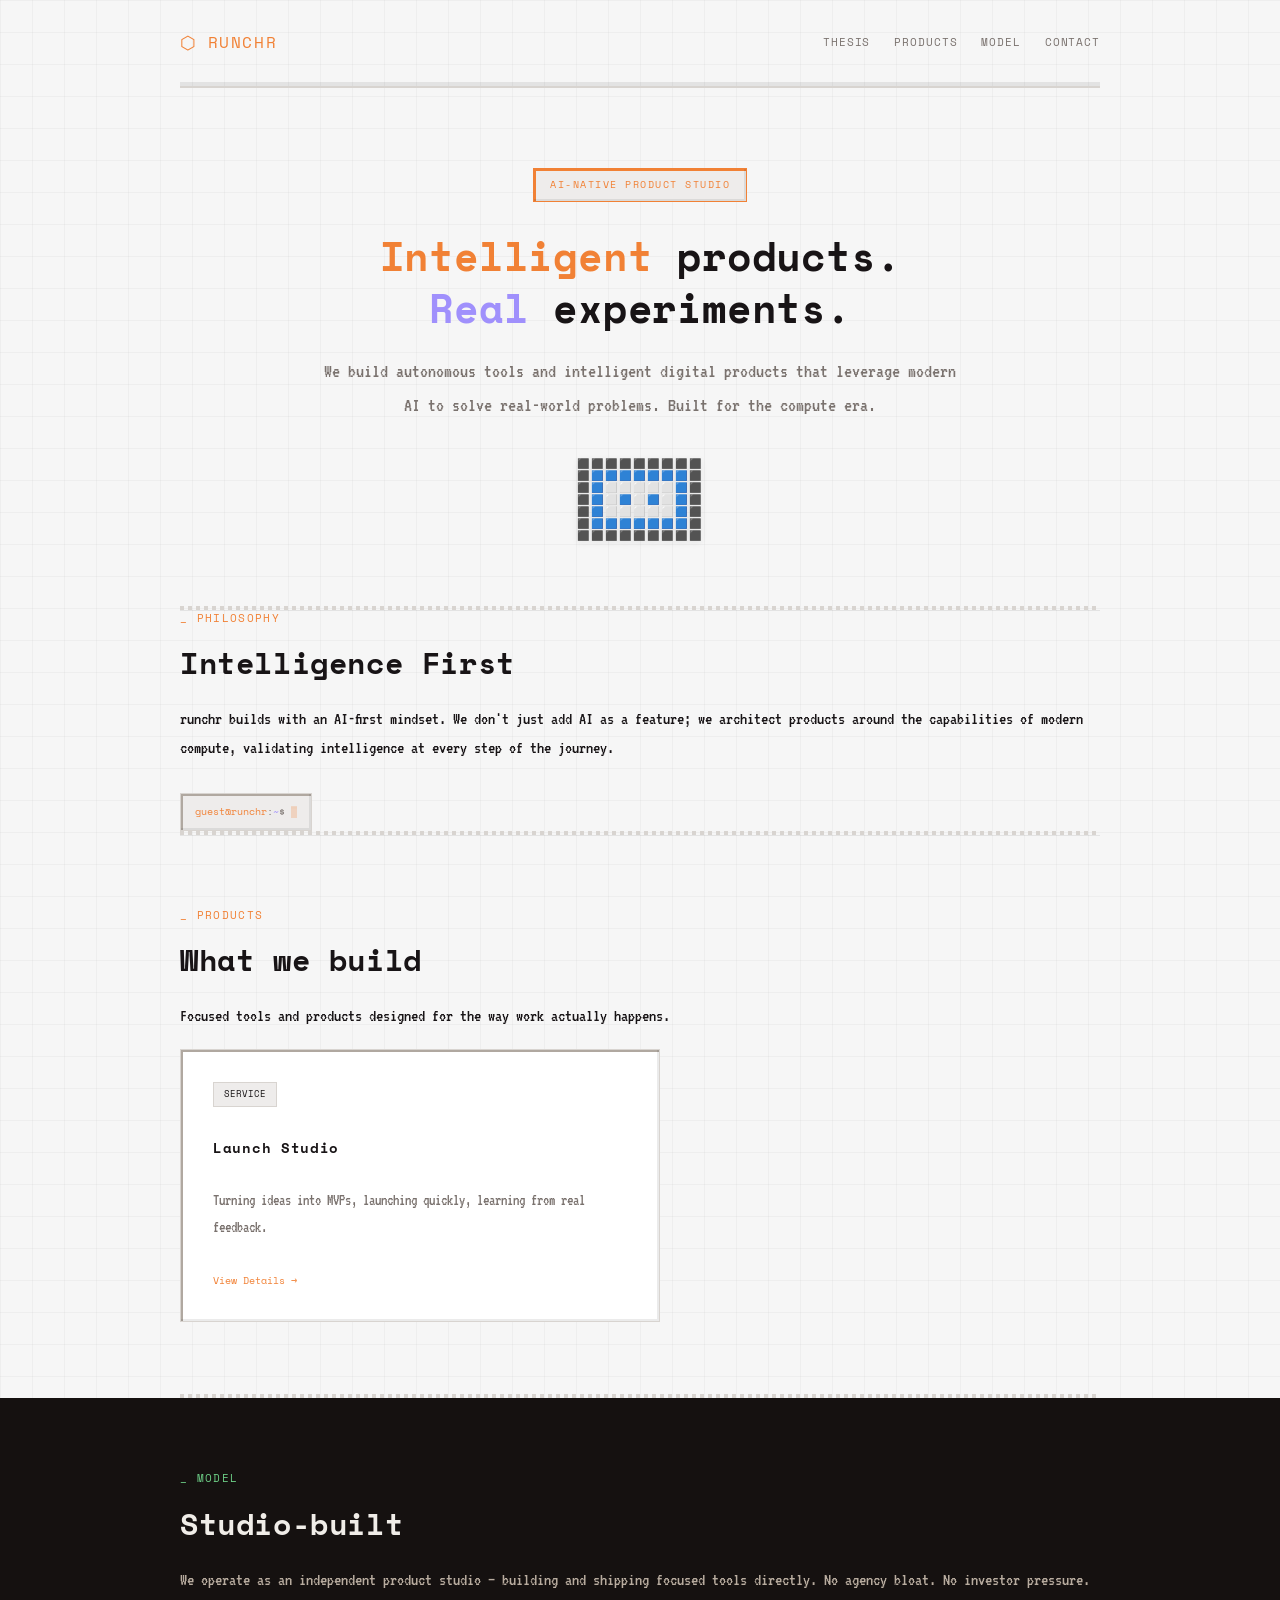
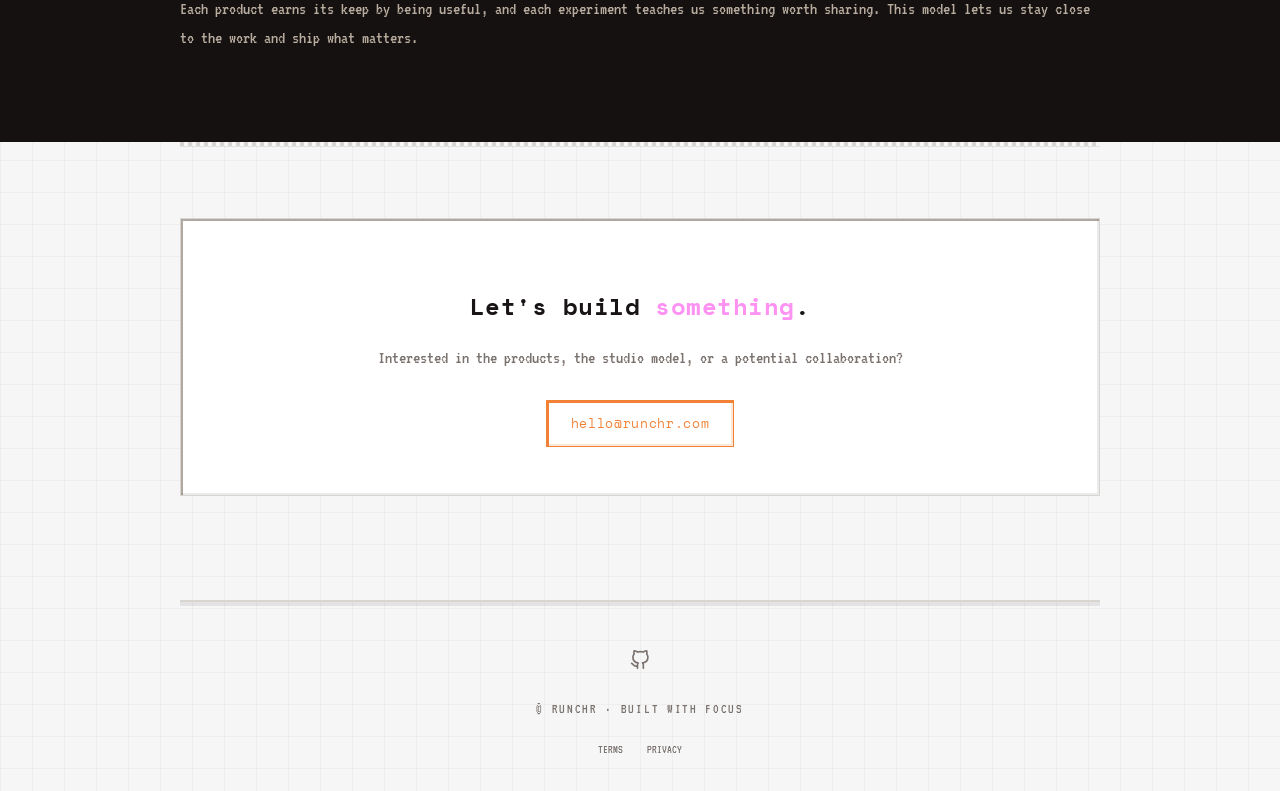
==== index.html @ ddbb701c "Apply Dribbble reference color palette: light theme with orange accents - Switch from dark theme to " ====
<!DOCTYPE html>
<html lang="en">
<head>
<meta charset="UTF-8">
<meta name="viewport" content="width=device-width,initial-scale=1">
<title>🙂↗ runchr</title>
<meta name="description" content="runchr is an independent product studio building focused tools, products, and experiments.">
<link rel="icon" type="image/svg+xml" href="assets/favicon.svg">
<link rel="stylesheet" href="assets/style.css">
</head>
<body>
<div class="wrap">

<header class="site-header">
<a class="logo" href="index.html">
<span class="logo-mark">⬡</span>
<span>RUNCHR</span>
</a>
<nav class="nav">
<a href="#thesis">THESIS</a>
<a href="#products">PRODUCTS</a>
<a href="#model">MODEL</a>
<a href="#contact">CONTACT</a>
</nav>
</header>

<main>
<section class="hero">
<div class="hero-badge pixel-border">AI-NATIVE PRODUCT STUDIO</div>
<h1>
<span class="highlight-accent">Intelligent</span> products.<br>
<span class="highlight-accent-alt">Real</span> experiments.
</h1>
<p class="hero-copy">We build autonomous tools and intelligent digital products that leverage modern AI to solve real-world problems. Built for the compute era.</p>
<div class="hero-pixel-art">
⬛⬛⬛⬛⬛⬛⬛⬛⬛<br>
⬛🟦🟦🟦🟦🟦🟦🟦⬛<br>
⬛🟦⬜⬜⬜⬜⬜🟦⬛<br>
⬛🟦⬜<span class="eye">🟦</span>⬜🟦⬜<span class="eye">🟦</span>⬛<br>
⬛🟦⬜⬜⬜⬜⬜🟦⬛<br>
⬛🟦🟦🟦🟦🟦🟦🟦⬛<br>
⬛⬛⬛⬛⬛⬛⬛⬛⬛
</div>
</section>

<div class="pixel-divider"></div>

<section class="philosophy" id="thesis">
<div class="section-label">_ PHILOSOPHY</div>
<h2 class="section-title">Intelligence First</h2>
<p>runchr builds with an AI-first mindset. We don't just add AI as a feature; we architect products around the capabilities of modern compute, validating intelligence at every step of the journey.</p>
<div class="cmd-prompt pixel-border">
<span style="color:var(--accent)">guest@runchr</span>:<span style="color:var(--accent-alt)">~</span>$ <span class="cursor-blink">▒</span>
</div>
</section>

<div class="pixel-divider"></div>

<section class="products" id="products">
<div class="section-label">_ PRODUCTS</div>
<h2 class="section-title">What we build</h2>
<p>Focused tools and products designed for the way work actually happens.</p>
<div class="card pixel-border" style="max-width:480px;">
<div class="badge">SERVICE</div>
<h3>Launch Studio</h3>
<p>Turning ideas into MVPs, launching quickly, learning from real feedback.</p>
<a class="card-link" href="services/launch-studio/index.html">View Details →</a>
</div>
</section>

<div class="pixel-divider"></div>

<section class="model-section" id="model">
<div class="wrap">
<div class="section-label">_ MODEL</div>
<h2 class="section-title">Studio-built</h2>
<p>We operate as an independent product studio — building and shipping focused tools directly. No agency bloat. No investor pressure. Each product earns its keep by being useful, and each experiment teaches us something worth sharing. This model lets us stay close to the work and ship what matters.</p>
</div>
</section>

<div class="pixel-divider"></div>

<section class="contact-section" id="contact">
<div class="contact-card pixel-border">
<h2>Let's build <span style="color:var(--magenta)">something</span>.</h2>
<p>Interested in the products, the studio model, or a potential collaboration?</p>
<a class="contact-email pixel-border-accent" href="mailto:hello@runchr.com">hello@runchr.com</a>
</div>
</section>
</main>

<footer class="site-footer">
<div class="footer-links">
<a href="https://github.com/runchr-works" target="_blank" rel="noopener" aria-label="GitHub">
<svg width="20" height="20" viewBox="0 0 24 24" fill="none" stroke="currentColor" stroke-width="2" stroke-linecap="round" stroke-linejoin="round"><path d="M9 19c-5 1.5-5-2.5-7-3m14 6v-3.87a3.37 3.37 0 0 0-.94-2.61c3.14-.35 6.44-1.54 6.44-7A5.44 5.44 0 0 0 20 4.77 5.07 5.07 0 0 0 19.91 1S18.73.65 16 2.48a13.38 13.38 0 0 0-7 0C6.27.65 5.09 1 5.09 1A5.07 5.07 0 0 0 5 4.77a5.44 5.44 0 0 0-1.5 3.78c0 5.42 3.3 6.61 6.44 7A3.37 3.37 0 0 0 9 18.13V22"></path></svg>
</a>
</div>
<div class="footer-meta">&copy; RUNCHR &middot; BUILT WITH FOCUS</div>
<div class="footer-legal">
<a href="terms/index.html">TERMS</a>
<a href="privacy/index.html">PRIVACY</a>
</div>
</footer>

</div>
</body>
</html>
---- assets/style.css ----
@import url("https://fonts.googleapis.com/css2?family=Space+Mono:wght@400;700&family=VT323&display=swap");

:root {
  --bg:        #F6F6F6;
  --bg-panel:  #EEECEB;
  --bg-card:   #FFFFFF;
  --border:    #D8D4D0;
  --border-hi: #B0A8A0;
  --text:      #181416;
  --text-dim:  #7A726E;
  --accent:    #F18135;
  --accent-alt:#A090FC;
  --accent-warm:#F6D913;
  --cyan:      #91FDFD;
  --magenta:   #FD92F3;
  --yellow:    #F6D913;
  --green:     #6DCE86;
  --shadow:    rgba(0,0,0,0.06);
  --shadow-lg: rgba(0,0,0,0.08);
  --max:       960px;
}

* { box-sizing: border-box; }

html, body { margin: 0; padding: 0; overflow-x: hidden; }

html { scroll-behavior: smooth; -webkit-font-smoothing: antialiased; }

body {
  color: var(--text);
  font-family: 'VT323', monospace; font-size: 18px; line-height: 1.6;
  min-height: 100vh;
  background: var(--bg);
  background-image:
    linear-gradient(rgba(0,0,0,0.03) 1px, transparent 1px),
    linear-gradient(90deg, rgba(0,0,0,0.03) 1px, transparent 1px);
  background-size: 32px 32px;
}

a { color: inherit; text-decoration: none; transition: 0.15s ease; }

.wrap {
  max-width: var(--max); margin: 0 auto; padding: 0 20px;
  position: relative; z-index: 1;
}

.pixel-border {
  border: 1px solid var(--border);
  box-shadow:
    inset -2px -2px 0 0 var(--shadow-lg),
    inset 2px 2px 0 0 var(--border-hi);
  background: var(--bg-card);
}

.pixel-border-accent {
  border: 1px solid var(--accent);
  box-shadow:
    inset -2px -2px 0 0 rgba(241,129,53,0.2),
    inset 2px 2px 0 0 var(--accent);
  background: var(--bg-card);
}

.pixel-divider {
  height: 4px; margin: 0;
  background: repeating-linear-gradient(
    90deg, var(--border) 0px, var(--border) 4px,
    transparent 4px, transparent 8px
  );
  box-shadow: 0 1px 0 0 var(--shadow-lg);
}

.section-label {
  font-family: 'Space Mono', monospace;
  font-size: 11px; letter-spacing: 0.12em; text-transform: uppercase;
  color: var(--accent); margin-bottom: 12px;
}

.section-title {
  font-family: 'Space Mono', monospace;
  font-size: clamp(20px, 3vw, 30px); margin: 0 0 14px;
  letter-spacing: 0.02em; font-weight: 700;
}

.site-header {
  display: flex; align-items: center; justify-content: space-between;
  padding: 28px 0; border-bottom: 2px solid var(--border);
  box-shadow: inset 0 -4px 0 0 var(--shadow-lg);
}

.logo {
  display: flex; align-items: center; gap: 10px;
  font-family: 'Space Mono', monospace; font-size: 16px;
  color: var(--accent); letter-spacing: 0.1em;
}

.logo-mark {
  font-size: 18px; display: inline-flex; align-items: center;
}

.nav { display: flex; gap: 24px; }

.nav a {
  font-family: 'Space Mono', monospace; font-size: 11px;
  color: var(--text-dim); padding: 6px 0; letter-spacing: 0.08em;
  position: relative;
}

.nav a::after {
  content: ''; position: absolute; bottom: -2px; left: 0; right: 0;
  height: 2px; background: var(--accent);
  transform: scaleX(0); transition: transform 0.2s ease;
  transform-origin: left;
}

.nav a:hover { color: var(--accent); }

.nav a:hover::after { transform: scaleX(1); }

.hero { padding: 80px 0 64px; text-align: center; position: relative; }

.hero-badge {
  display: inline-block; font-family: 'Space Mono', monospace;
  font-size: 10px; color: var(--accent); padding: 8px 16px;
  margin-bottom: 28px; letter-spacing: 0.15em;
  background: var(--bg-panel);
  box-shadow:
    inset -2px -2px 0 0 var(--shadow-lg),
    inset 2px 2px 0 0 var(--accent);
  border: 1px solid var(--accent);
}

.hero h1 {
  font-family: 'Space Mono', monospace; font-weight: 700;
  font-size: clamp(24px, 4.5vw, 40px); line-height: 1.3;
  margin: 0 0 20px; letter-spacing: 0.02em;
}

.hero h1 .highlight-accent { color: var(--accent); }

.hero h1 .highlight-accent-alt { color: var(--accent-alt); }

.hero-copy {
  max-width: 640px; margin: 0 auto; font-size: 20px;
  color: var(--text-dim); line-height: 1.7;
}

.hero-pixel-art {
  font-size: 10px; line-height: 1.2; letter-spacing: 2px; margin-top: 36px;
  opacity: 0.9; filter: drop-shadow(0 2px 4px var(--shadow-lg));
  animation: float 3s ease-in-out infinite;
}

.hero-pixel-art .eye {
  display: inline-block;
  animation: eye-blink 4s ease-in-out infinite;
}

@keyframes float {
  0%, 100% { transform: translateY(0); }
  50% { transform: translateY(-8px); }
}

@keyframes eye-blink {
  0%, 45%, 55%, 100% { opacity: 1; }
  48%, 52% { opacity: 0.15; }
}

.cmd-prompt {
  font-family: 'Space Mono', monospace; font-size: 10px;
  color: var(--text-dim); margin-top: 12px; padding: 10px 14px;
  background: var(--bg-panel); display: inline-block;
  border: 1px solid var(--border);
  box-shadow:
    inset -2px -2px 0 0 var(--shadow-lg),
    inset 2px 2px 0 0 var(--border-hi);
}

.cmd-prompt .cursor-blink {
  animation: blink 1s step-end infinite; color: var(--accent);
}

@keyframes blink {
  0%, 100% { opacity: 1; }
  50% { opacity: 0.3; }
}

.products { padding: 72px 0; }

.card {
  padding: 32px; min-height: 160px;
  display: flex; flex-direction: column; position: relative;
  overflow: hidden; transition: 0.2s;
  background: var(--bg-card);
  border: 1px solid var(--border);
  box-shadow:
    inset -2px -2px 0 0 var(--shadow-lg),
    inset 2px 2px 0 0 var(--border-hi);
}

.card:hover {
  border-color: var(--accent);
  box-shadow:
    inset -2px -2px 0 0 rgba(241,129,53,0.15),
    inset 2px 2px 0 0 var(--accent);
}

.card .badge {
  font-family: 'Space Mono', monospace; font-size: 9px;
  padding: 4px 10px; background: var(--bg-panel);
  display: inline-block; margin-bottom: 16px; align-self: flex-start;
  border: 1px solid var(--border);
}

.card h3 {
  font-family: 'Space Mono', monospace; font-size: 14px;
  margin-bottom: 12px; letter-spacing: 0.05em; font-weight: 700;
}

.card p { font-size: 16px; color: var(--text-dim); line-height: 1.7; }

.card ul { list-style: none; padding: 0; margin: 0; }

.card ul li { font-size: 16px; color: var(--text-dim); padding: 4px 0; }

.card ul li::before { content: '▸ '; color: var(--accent); }

.card .card-link {
  font-family: 'Space Mono', monospace; font-size: 10px; color: var(--accent);
  margin-top: auto; padding-top: 16px; display: inline-block; align-self: flex-start;
  position: relative;
}

.card .card-link::after {
  content: ''; position: absolute; bottom: 0; left: 0; right: 0;
  height: 1px; background: var(--accent);
  transform: scaleX(0); transition: transform 0.2s ease;
  transform-origin: left;
}

.card .card-link:hover { color: var(--accent-alt); }

.card .card-link:hover::after {
  transform: scaleX(1); background: var(--accent-alt);
}

.card.featured {
  border-color: var(--accent);
  box-shadow:
    inset -2px -2px 0 0 rgba(241,129,53,0.15),
    inset 2px 2px 0 0 var(--accent);
}

.model-section {
  padding: 72px 0;
  background: #151110;
  color: #F0EDE8;
  width: 100vw;
  margin-left: calc(-50vw + 50%);
}

.model-section .section-label { color: var(--green); }

.model-section .section-title { color: #F0EDE8; }

.model-section p { color: #B8AC9F; }

.contact-section { padding: 72px 0; }

.contact-card { text-align: center; padding: 48px 32px; }

.contact-card h2 {
  font-family: 'Space Mono', monospace; font-weight: 700;
  font-size: clamp(16px, 2.5vw, 24px); margin-bottom: 16px;
  letter-spacing: 0.02em;
}

.contact-card p { font-size: 18px; color: var(--text-dim); margin-bottom: 28px; }

.contact-email {
  font-family: 'Space Mono', monospace; font-size: 13px;
  color: var(--accent); display: inline-block; padding: 12px 24px;
  letter-spacing: 0.05em;
  box-shadow:
    inset -2px -2px 0 0 rgba(241,129,53,0.2),
    inset 2px 2px 0 0 var(--accent);
  border: 1px solid var(--accent);
  background: var(--bg-card);
}

.contact-email:hover { color: var(--accent-alt); border-color: var(--accent-alt); }

.site-footer {
  padding: 48px 0 32px; border-top: 2px solid var(--border);
  display: flex; flex-direction: column; align-items: center;
  gap: 20px; font-size: 14px; color: var(--text-dim); margin-top: 32px;
  box-shadow: inset 0 4px 0 0 var(--shadow-lg);
}

.footer-links { display: flex; gap: 24px; }

.footer-links a { color: var(--text-dim); transition: 0.2s; }

.footer-links a:hover { color: var(--accent); }

.footer-meta { letter-spacing: 0.12em; }

.footer-legal { display: flex; gap: 24px; }

.footer-legal a { color: var(--text-dim); font-size: 12px; }

.footer-legal a:hover { color: var(--accent); }

@media (max-width: 700px) {
  .site-header { flex-direction: column; gap: 16px; }
  .hero h1 { font-size: 20px; }
  .logo { font-size: 13px; }
  .nav a { font-size: 9px; padding: 4px 0; }
  .hero-pixel-art { opacity: 0.7; }
  .model-section { padding-left: 20px; padding-right: 20px; }
}

@media (prefers-reduced-motion: reduce) {
  .hero-pixel-art, .hero-pixel-art .eye { animation: none; }
}
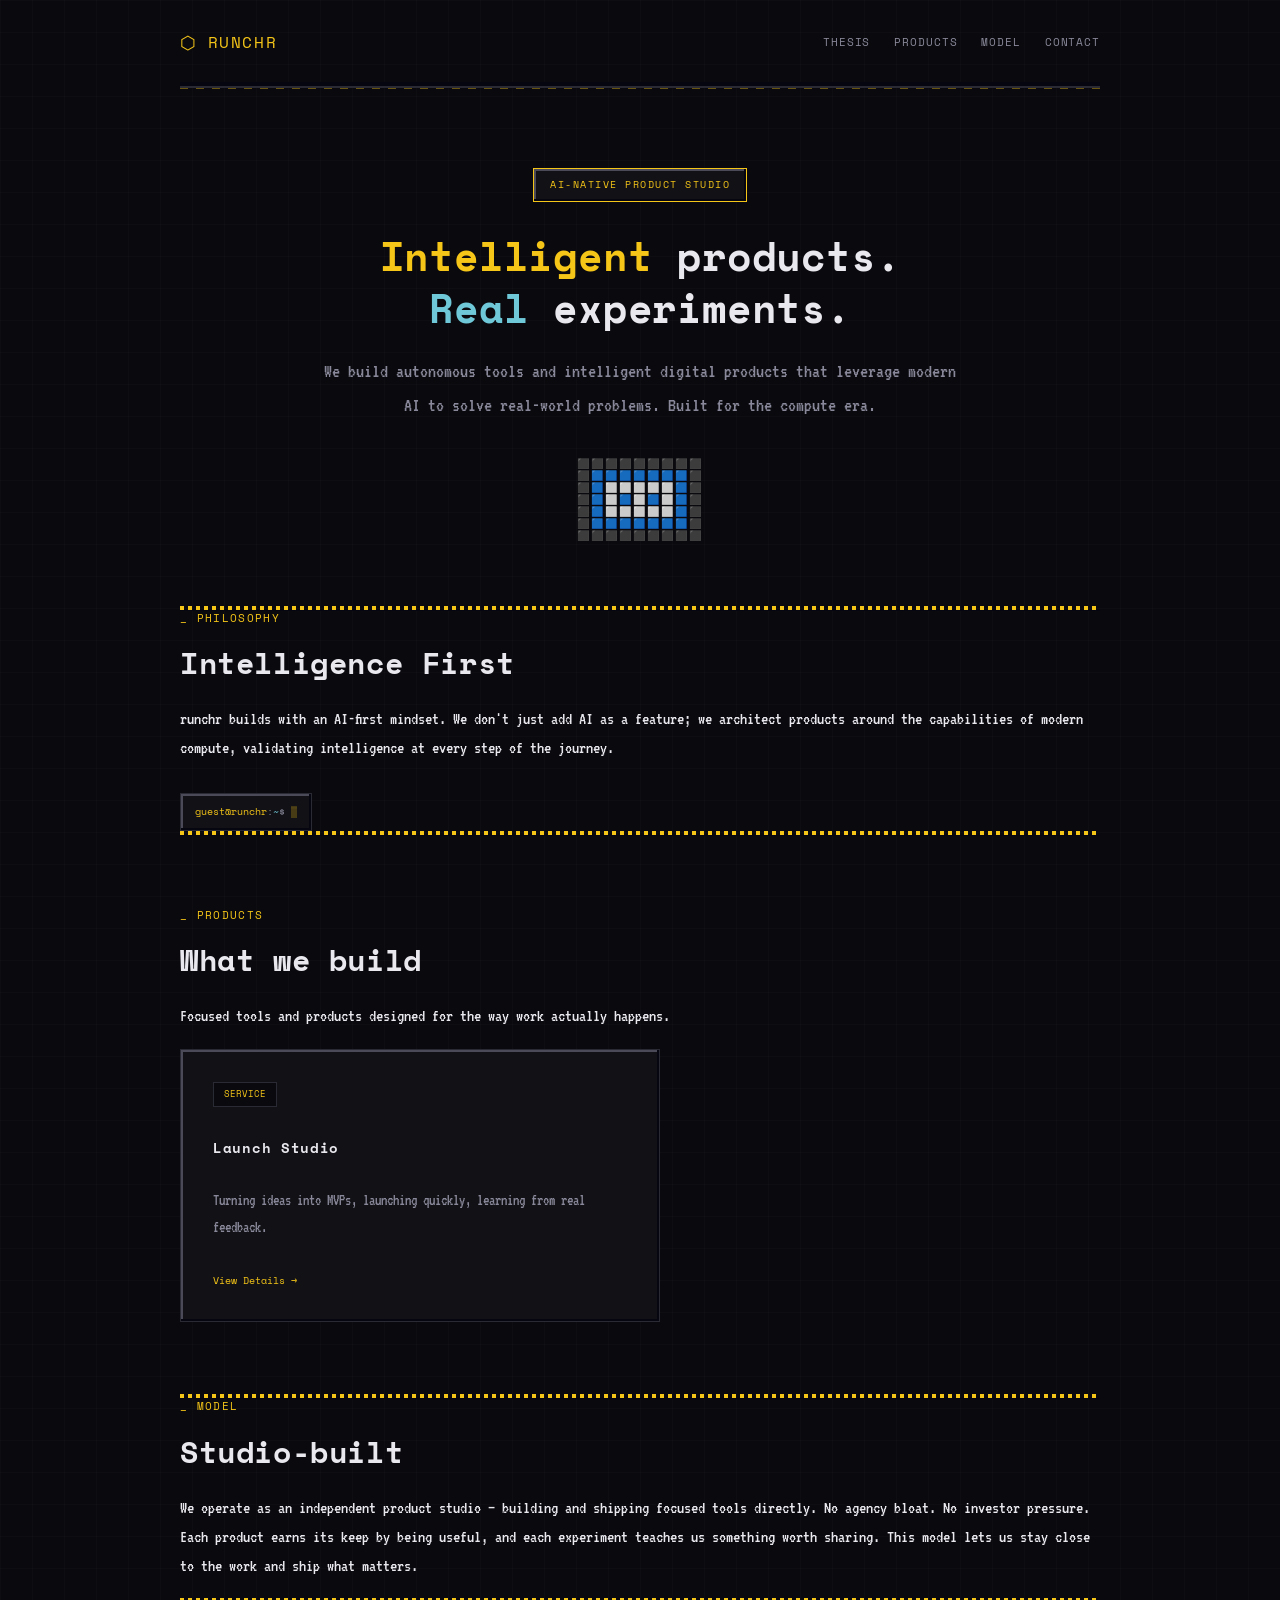
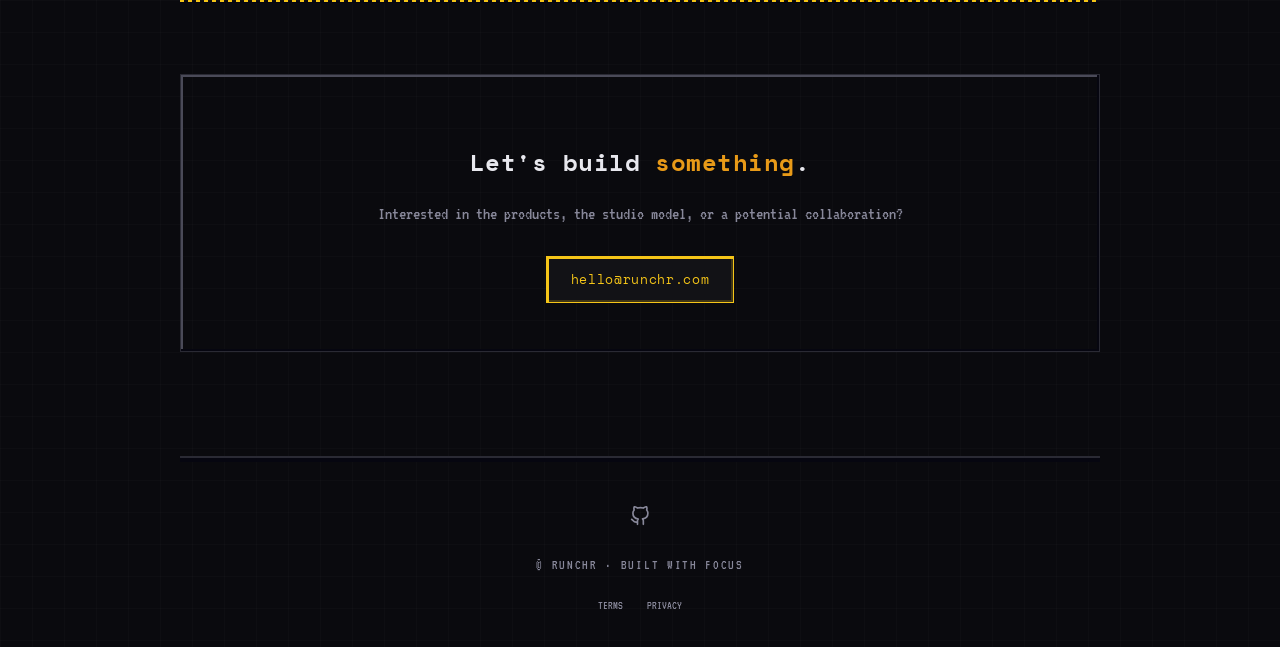
==== commit c51c2e43: "TBD-inspired redesign: dark theme with flat yellow accents - Black background (#0A0A0E) + flat yello" ====
--- a/index.html
+++ b/index.html
@@ -71,11 +71,9 @@
 <div class="pixel-divider"></div>
 
 <section class="model-section" id="model">
-<div class="wrap">
 <div class="section-label">_ MODEL</div>
 <h2 class="section-title">Studio-built</h2>
 <p>We operate as an independent product studio — building and shipping focused tools directly. No agency bloat. No investor pressure. Each product earns its keep by being useful, and each experiment teaches us something worth sharing. This model lets us stay close to the work and ship what matters.</p>
-</div>
 </section>
 
 <div class="pixel-divider"></div>
--- a/assets/style.css
+++ b/assets/style.css
@@ -1,22 +1,21 @@
 @import url("https://fonts.googleapis.com/css2?family=Space+Mono:wght@400;700&family=VT323&display=swap");
 
 :root {
-  --bg:        #F6F6F6;
-  --bg-panel:  #EEECEB;
-  --bg-card:   #FFFFFF;
-  --border:    #D8D4D0;
-  --border-hi: #B0A8A0;
-  --text:      #181416;
-  --text-dim:  #7A726E;
-  --accent:    #F18135;
-  --accent-alt:#A090FC;
-  --accent-warm:#F6D913;
-  --cyan:      #91FDFD;
-  --magenta:   #FD92F3;
-  --yellow:    #F6D913;
+  --bg:        #0A0A0E;
+  --bg-panel:  #121216;
+  --bg-card:   #1A1A22;
+  --border:    #2A2A34;
+  --border-hi: #4A4A58;
+  --text:      #E8E8EE;
+  --text-dim:  #88889A;
+  --accent:    #F5C518;
+  --accent-alt:#6FC8D8;
+  --accent-warm:#E89A18;
+  --cyan:      #6FC8D8;
+  --magenta:   #E89A18;
+  --yellow:    #F5C518;
   --green:     #6DCE86;
-  --shadow:    rgba(0,0,0,0.06);
-  --shadow-lg: rgba(0,0,0,0.08);
+  --shadow:    #060610;
   --max:       960px;
 }
 
@@ -32,8 +31,8 @@
   min-height: 100vh;
   background: var(--bg);
   background-image:
-    linear-gradient(rgba(0,0,0,0.03) 1px, transparent 1px),
-    linear-gradient(90deg, rgba(0,0,0,0.03) 1px, transparent 1px);
+    linear-gradient(rgba(255,255,255,0.015) 1px, transparent 1px),
+    linear-gradient(90deg, rgba(255,255,255,0.015) 1px, transparent 1px);
   background-size: 32px 32px;
 }
 
@@ -47,26 +46,24 @@
 .pixel-border {
   border: 1px solid var(--border);
   box-shadow:
-    inset -2px -2px 0 0 var(--shadow-lg),
+    inset -2px -2px 0 0 var(--shadow),
     inset 2px 2px 0 0 var(--border-hi);
-  background: var(--bg-card);
 }
 
 .pixel-border-accent {
   border: 1px solid var(--accent);
   box-shadow:
-    inset -2px -2px 0 0 rgba(241,129,53,0.2),
+    inset -2px -2px 0 0 rgba(245,197,24,0.2),
     inset 2px 2px 0 0 var(--accent);
-  background: var(--bg-card);
 }
 
 .pixel-divider {
   height: 4px; margin: 0;
   background: repeating-linear-gradient(
-    90deg, var(--border) 0px, var(--border) 4px,
+    90deg, var(--accent) 0px, var(--accent) 4px,
     transparent 4px, transparent 8px
   );
-  box-shadow: 0 1px 0 0 var(--shadow-lg);
+  box-shadow: 0 1px 0 0 var(--shadow);
 }
 
 .section-label {
@@ -84,7 +81,7 @@
 .site-header {
   display: flex; align-items: center; justify-content: space-between;
   padding: 28px 0; border-bottom: 2px solid var(--border);
-  box-shadow: inset 0 -4px 0 0 var(--shadow-lg);
+  box-shadow: inset 0 -4px 0 0 var(--shadow);
 }
 
 .logo {
@@ -116,16 +113,24 @@
 
 .nav a:hover::after { transform: scaleX(1); }
 
-.hero { padding: 80px 0 64px; text-align: center; position: relative; }
+.hero {
+  padding: 80px 0 64px; text-align: center; position: relative;
+}
+
+.hero::after {
+  content: ''; position: absolute; top: 0; left: 0; right: 0;
+  height: 1px; background: repeating-linear-gradient(
+    90deg, var(--accent) 0px, var(--accent) 8px,
+    transparent 8px, transparent 16px
+  );
+  opacity: 0.4;
+}
 
 .hero-badge {
   display: inline-block; font-family: 'Space Mono', monospace;
   font-size: 10px; color: var(--accent); padding: 8px 16px;
   margin-bottom: 28px; letter-spacing: 0.15em;
   background: var(--bg-panel);
-  box-shadow:
-    inset -2px -2px 0 0 var(--shadow-lg),
-    inset 2px 2px 0 0 var(--accent);
   border: 1px solid var(--accent);
 }
 
@@ -146,7 +151,7 @@
 
 .hero-pixel-art {
   font-size: 10px; line-height: 1.2; letter-spacing: 2px; margin-top: 36px;
-  opacity: 0.9; filter: drop-shadow(0 2px 4px var(--shadow-lg));
+  opacity: 0.9;
   animation: float 3s ease-in-out infinite;
 }
 
@@ -170,9 +175,6 @@
   color: var(--text-dim); margin-top: 12px; padding: 10px 14px;
   background: var(--bg-panel); display: inline-block;
   border: 1px solid var(--border);
-  box-shadow:
-    inset -2px -2px 0 0 var(--shadow-lg),
-    inset 2px 2px 0 0 var(--border-hi);
 }
 
 .cmd-prompt .cursor-blink {
@@ -190,25 +192,24 @@
   padding: 32px; min-height: 160px;
   display: flex; flex-direction: column; position: relative;
   overflow: hidden; transition: 0.2s;
-  background: var(--bg-card);
-  border: 1px solid var(--border);
-  box-shadow:
-    inset -2px -2px 0 0 var(--shadow-lg),
-    inset 2px 2px 0 0 var(--border-hi);
+  background: var(--bg-panel);
+  border: 1px solid var(--border);
 }
 
 .card:hover {
   border-color: var(--accent);
   box-shadow:
-    inset -2px -2px 0 0 rgba(241,129,53,0.15),
-    inset 2px 2px 0 0 var(--accent);
+    inset -2px -2px 0 0 var(--shadow),
+    inset 2px 2px 0 0 var(--accent),
+    0 0 0 1px var(--accent);
 }
 
 .card .badge {
   font-family: 'Space Mono', monospace; font-size: 9px;
-  padding: 4px 10px; background: var(--bg-panel);
+  padding: 4px 10px; background: var(--bg);
   display: inline-block; margin-bottom: 16px; align-self: flex-start;
   border: 1px solid var(--border);
+  color: var(--accent);
 }
 
 .card h3 {
@@ -217,12 +218,6 @@
 }
 
 .card p { font-size: 16px; color: var(--text-dim); line-height: 1.7; }
-
-.card ul { list-style: none; padding: 0; margin: 0; }
-
-.card ul li { font-size: 16px; color: var(--text-dim); padding: 4px 0; }
-
-.card ul li::before { content: '▸ '; color: var(--accent); }
 
 .card .card-link {
   font-family: 'Space Mono', monospace; font-size: 10px; color: var(--accent);
@@ -237,32 +232,11 @@
   transform-origin: left;
 }
 
-.card .card-link:hover { color: var(--accent-alt); }
+.card .card-link:hover { color: var(--accent-warm); }
 
 .card .card-link:hover::after {
-  transform: scaleX(1); background: var(--accent-alt);
-}
-
-.card.featured {
-  border-color: var(--accent);
-  box-shadow:
-    inset -2px -2px 0 0 rgba(241,129,53,0.15),
-    inset 2px 2px 0 0 var(--accent);
-}
-
-.model-section {
-  padding: 72px 0;
-  background: #151110;
-  color: #F0EDE8;
-  width: 100vw;
-  margin-left: calc(-50vw + 50%);
-}
-
-.model-section .section-label { color: var(--green); }
-
-.model-section .section-title { color: #F0EDE8; }
-
-.model-section p { color: #B8AC9F; }
+  transform: scaleX(1); background: var(--accent-warm);
+}
 
 .contact-section { padding: 72px 0; }
 
@@ -280,20 +254,17 @@
   font-family: 'Space Mono', monospace; font-size: 13px;
   color: var(--accent); display: inline-block; padding: 12px 24px;
   letter-spacing: 0.05em;
-  box-shadow:
-    inset -2px -2px 0 0 rgba(241,129,53,0.2),
-    inset 2px 2px 0 0 var(--accent);
   border: 1px solid var(--accent);
-  background: var(--bg-card);
-}
-
-.contact-email:hover { color: var(--accent-alt); border-color: var(--accent-alt); }
+  background: var(--bg-panel);
+}
+
+.contact-email:hover { color: #0A0A0E; background: var(--accent); }
 
 .site-footer {
   padding: 48px 0 32px; border-top: 2px solid var(--border);
   display: flex; flex-direction: column; align-items: center;
   gap: 20px; font-size: 14px; color: var(--text-dim); margin-top: 32px;
-  box-shadow: inset 0 4px 0 0 var(--shadow-lg);
+  box-shadow: inset 0 4px 0 0 var(--shadow);
 }
 
 .footer-links { display: flex; gap: 24px; }
@@ -316,7 +287,6 @@
   .logo { font-size: 13px; }
   .nav a { font-size: 9px; padding: 4px 0; }
   .hero-pixel-art { opacity: 0.7; }
-  .model-section { padding-left: 20px; padding-right: 20px; }
 }
 
 @media (prefers-reduced-motion: reduce) {
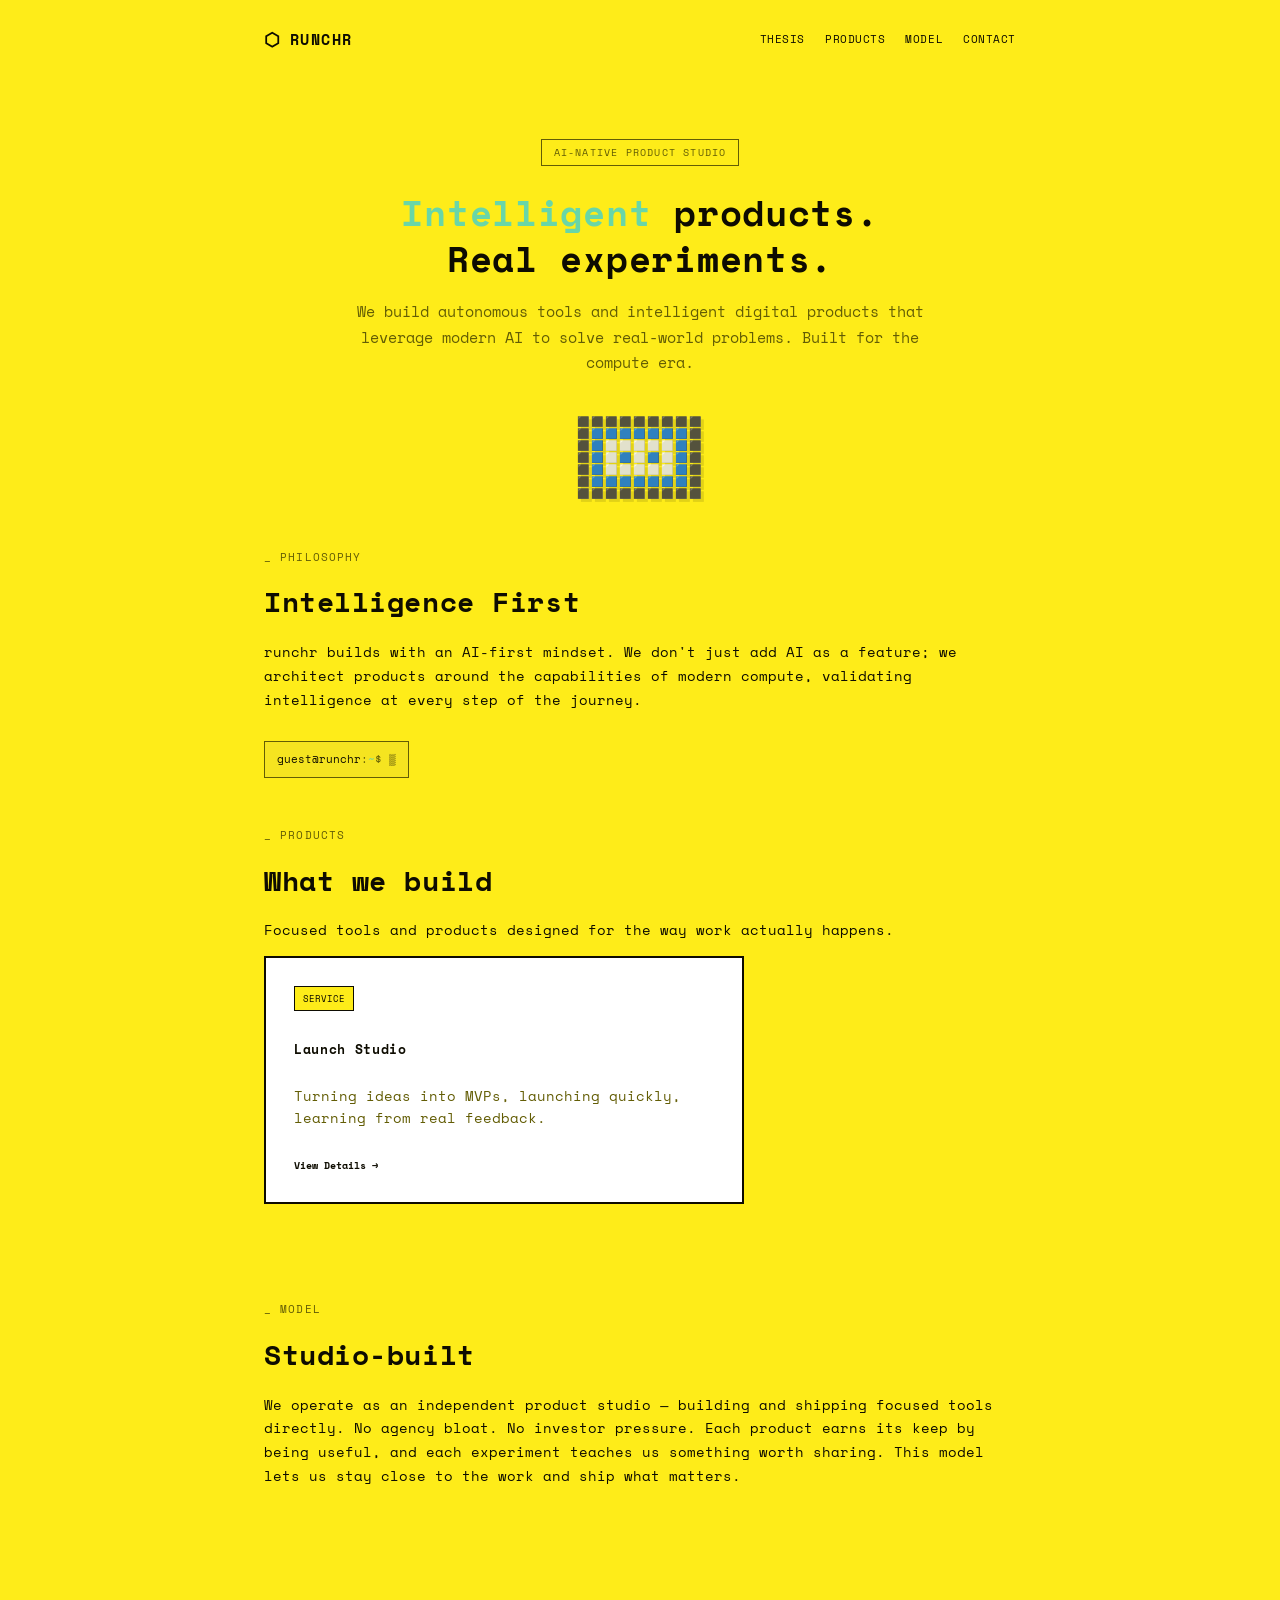
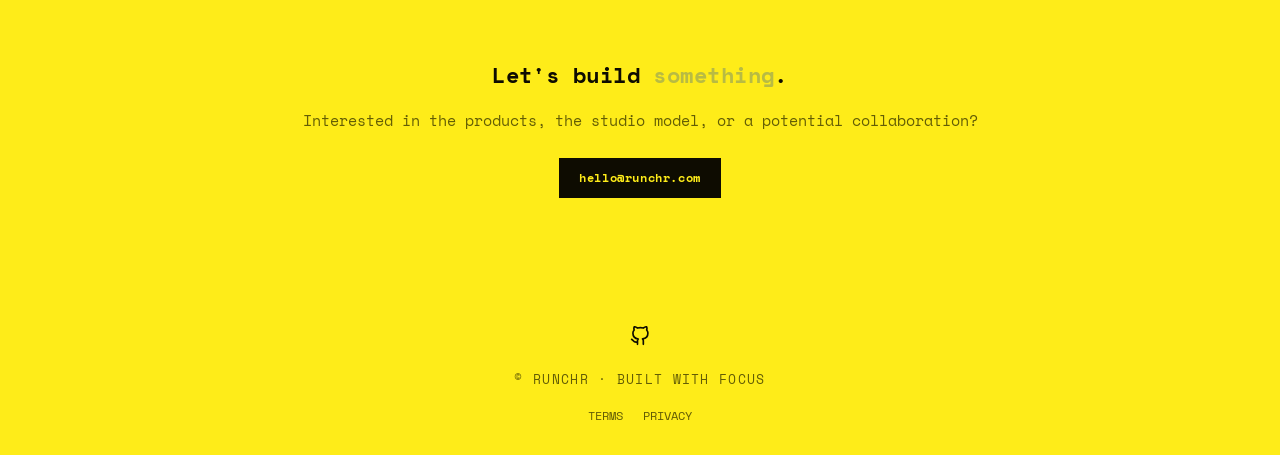
==== commit 55ae29a0: "Finalize TBD layout: exact colors, cleaner design, minimal layout - Exact TBD yellow (#FEEC19) and b" ====
--- a/index.html
+++ b/index.html
@@ -45,7 +45,7 @@
 
 <div class="pixel-divider"></div>
 
-<section class="philosophy" id="thesis">
+<section class="thesis-section" id="thesis">
 <div class="section-label">_ PHILOSOPHY</div>
 <h2 class="section-title">Intelligence First</h2>
 <p>runchr builds with an AI-first mindset. We don't just add AI as a feature; we architect products around the capabilities of modern compute, validating intelligence at every step of the journey.</p>
@@ -82,7 +82,7 @@
 <div class="contact-card pixel-border">
 <h2>Let's build <span style="color:var(--magenta)">something</span>.</h2>
 <p>Interested in the products, the studio model, or a potential collaboration?</p>
-<a class="contact-email pixel-border-accent" href="mailto:hello@runchr.com">hello@runchr.com</a>
+<a class="contact-email" href="mailto:hello@runchr.com">hello@runchr.com</a>
 </div>
 </section>
 </main>
--- a/assets/style.css
+++ b/assets/style.css
@@ -1,22 +1,21 @@
 @import url("https://fonts.googleapis.com/css2?family=Space+Mono:wght@400;700&family=VT323&display=swap");
 
 :root {
-  --bg:        #0A0A0E;
-  --bg-panel:  #121216;
-  --bg-card:   #1A1A22;
-  --border:    #2A2A34;
-  --border-hi: #4A4A58;
-  --text:      #E8E8EE;
-  --text-dim:  #88889A;
-  --accent:    #F5C518;
-  --accent-alt:#6FC8D8;
-  --accent-warm:#E89A18;
-  --cyan:      #6FC8D8;
-  --magenta:   #E89A18;
-  --yellow:    #F5C518;
-  --green:     #6DCE86;
-  --shadow:    #060610;
-  --max:       960px;
+  --bg:        #FEEC19;
+  --bg-panel:  #F5E420;
+  --bg-card:   #FFFFFF;
+  --border:    #0E0C01;
+  --text:      #0E0C01;
+  --text-dim:  #635D05;
+  --accent:    #0E0C01;
+  --accent-alt:#69D6A7;
+  --accent-warm:#B8BB43;
+  --cyan:      #69D6A7;
+  --magenta:   #B8BB43;
+  --yellow:    #FEEC19;
+  --green:     #69D6A7;
+  --shadow:    rgba(0,0,0,0.1);
+  --max:       800px;
 }
 
 * { box-sizing: border-box; }
@@ -27,131 +26,85 @@
 
 body {
   color: var(--text);
-  font-family: 'VT323', monospace; font-size: 18px; line-height: 1.6;
+  font-family: 'Space Mono', monospace; font-size: 14px; line-height: 1.7;
   min-height: 100vh;
   background: var(--bg);
-  background-image:
-    linear-gradient(rgba(255,255,255,0.015) 1px, transparent 1px),
-    linear-gradient(90deg, rgba(255,255,255,0.015) 1px, transparent 1px);
-  background-size: 32px 32px;
-}
-
-a { color: inherit; text-decoration: none; transition: 0.15s ease; }
+}
+
+a { color: inherit; text-decoration: none; }
 
 .wrap {
-  max-width: var(--max); margin: 0 auto; padding: 0 20px;
+  max-width: var(--max); margin: 0 auto; padding: 0 24px;
   position: relative; z-index: 1;
-}
-
-.pixel-border {
-  border: 1px solid var(--border);
-  box-shadow:
-    inset -2px -2px 0 0 var(--shadow),
-    inset 2px 2px 0 0 var(--border-hi);
-}
-
-.pixel-border-accent {
-  border: 1px solid var(--accent);
-  box-shadow:
-    inset -2px -2px 0 0 rgba(245,197,24,0.2),
-    inset 2px 2px 0 0 var(--accent);
-}
-
-.pixel-divider {
-  height: 4px; margin: 0;
-  background: repeating-linear-gradient(
-    90deg, var(--accent) 0px, var(--accent) 4px,
-    transparent 4px, transparent 8px
-  );
-  box-shadow: 0 1px 0 0 var(--shadow);
 }
 
 .section-label {
   font-family: 'Space Mono', monospace;
-  font-size: 11px; letter-spacing: 0.12em; text-transform: uppercase;
-  color: var(--accent); margin-bottom: 12px;
+  font-size: 11px; letter-spacing: 0.1em; text-transform: uppercase;
+  color: var(--text-dim); margin-bottom: 12px;
 }
 
 .section-title {
   font-family: 'Space Mono', monospace;
-  font-size: clamp(20px, 3vw, 30px); margin: 0 0 14px;
+  font-size: clamp(18px, 2.5vw, 28px); margin: 0 0 14px;
   letter-spacing: 0.02em; font-weight: 700;
 }
 
 .site-header {
   display: flex; align-items: center; justify-content: space-between;
-  padding: 28px 0; border-bottom: 2px solid var(--border);
-  box-shadow: inset 0 -4px 0 0 var(--shadow);
+  padding: 24px 0;
 }
 
 .logo {
-  display: flex; align-items: center; gap: 10px;
-  font-family: 'Space Mono', monospace; font-size: 16px;
-  color: var(--accent); letter-spacing: 0.1em;
+  display: flex; align-items: center; gap: 8px;
+  font-family: 'Space Mono', monospace; font-size: 15px;
+  color: var(--text); letter-spacing: 0.1em;
+  font-weight: 700;
 }
 
 .logo-mark {
   font-size: 18px; display: inline-flex; align-items: center;
 }
 
-.nav { display: flex; gap: 24px; }
+.nav { display: flex; gap: 20px; }
 
 .nav a {
   font-family: 'Space Mono', monospace; font-size: 11px;
-  color: var(--text-dim); padding: 6px 0; letter-spacing: 0.08em;
-  position: relative;
-}
-
-.nav a::after {
-  content: ''; position: absolute; bottom: -2px; left: 0; right: 0;
-  height: 2px; background: var(--accent);
-  transform: scaleX(0); transition: transform 0.2s ease;
-  transform-origin: left;
-}
-
-.nav a:hover { color: var(--accent); }
-
-.nav a:hover::after { transform: scaleX(1); }
+  color: var(--text); padding: 4px 0; letter-spacing: 0.05em;
+}
+
+.nav a:hover { opacity: 0.6; }
 
 .hero {
-  padding: 80px 0 64px; text-align: center; position: relative;
-}
-
-.hero::after {
-  content: ''; position: absolute; top: 0; left: 0; right: 0;
-  height: 1px; background: repeating-linear-gradient(
-    90deg, var(--accent) 0px, var(--accent) 8px,
-    transparent 8px, transparent 16px
-  );
-  opacity: 0.4;
+  padding: 60px 0 48px; text-align: center;
 }
 
 .hero-badge {
   display: inline-block; font-family: 'Space Mono', monospace;
-  font-size: 10px; color: var(--accent); padding: 8px 16px;
-  margin-bottom: 28px; letter-spacing: 0.15em;
-  background: var(--bg-panel);
-  border: 1px solid var(--accent);
+  font-size: 10px; color: var(--text-dim); padding: 4px 12px;
+  margin-bottom: 24px; letter-spacing: 0.12em;
+  border: 1px solid var(--text-dim);
 }
 
 .hero h1 {
   font-family: 'Space Mono', monospace; font-weight: 700;
-  font-size: clamp(24px, 4.5vw, 40px); line-height: 1.3;
-  margin: 0 0 20px; letter-spacing: 0.02em;
-}
-
-.hero h1 .highlight-accent { color: var(--accent); }
-
-.hero h1 .highlight-accent-alt { color: var(--accent-alt); }
+  font-size: clamp(22px, 4vw, 36px); line-height: 1.3;
+  margin: 0 0 16px; letter-spacing: 0.02em;
+}
+
+.hero h1 .highlight-accent { color: var(--accent-alt); }
+
+.hero h1 .highlight-accent-alt { color: var(--text); }
 
 .hero-copy {
-  max-width: 640px; margin: 0 auto; font-size: 20px;
+  max-width: 600px; margin: 0 auto; font-size: 15px;
   color: var(--text-dim); line-height: 1.7;
 }
 
 .hero-pixel-art {
-  font-size: 10px; line-height: 1.2; letter-spacing: 2px; margin-top: 36px;
+  font-size: 10px; line-height: 1.2; letter-spacing: 2px; margin-top: 40px;
   opacity: 0.9;
+  filter: drop-shadow(3px 3px 0 rgba(0,0,0,0.12));
   animation: float 3s ease-in-out infinite;
 }
 
@@ -162,7 +115,7 @@
 
 @keyframes float {
   0%, 100% { transform: translateY(0); }
-  50% { transform: translateY(-8px); }
+  50% { transform: translateY(-6px); }
 }
 
 @keyframes eye-blink {
@@ -171,14 +124,14 @@
 }
 
 .cmd-prompt {
-  font-family: 'Space Mono', monospace; font-size: 10px;
-  color: var(--text-dim); margin-top: 12px; padding: 10px 14px;
+  font-family: 'Space Mono', monospace; font-size: 11px;
+  color: var(--text-dim); margin-top: 16px; padding: 8px 12px;
   background: var(--bg-panel); display: inline-block;
-  border: 1px solid var(--border);
+  border: 1px solid var(--text-dim);
 }
 
 .cmd-prompt .cursor-blink {
-  animation: blink 1s step-end infinite; color: var(--accent);
+  animation: blink 1s step-end infinite; color: var(--text);
 }
 
 @keyframes blink {
@@ -186,107 +139,100 @@
   50% { opacity: 0.3; }
 }
 
-.products { padding: 72px 0; }
+.philosophy { padding: 48px 0; }
+
+.products { padding: 48px 0; }
+
+.model-section { padding: 48px 0; }
+
+.contact-section { padding: 48px 0; }
 
 .card {
-  padding: 32px; min-height: 160px;
+  padding: 28px;
   display: flex; flex-direction: column; position: relative;
-  overflow: hidden; transition: 0.2s;
-  background: var(--bg-panel);
-  border: 1px solid var(--border);
+  background: var(--bg-card);
+  border: 2px solid var(--text);
+  transition: 0.2s;
+  max-width: 400px;
 }
 
 .card:hover {
-  border-color: var(--accent);
-  box-shadow:
-    inset -2px -2px 0 0 var(--shadow),
-    inset 2px 2px 0 0 var(--accent),
-    0 0 0 1px var(--accent);
-}
+  background: var(--accent-alt);
+  border-color: var(--accent-alt);
+}
+
+.card:hover .card-link,
+.card:hover .badge,
+.card:hover p,
+.card:hover h3 { color: #0E0C01; }
 
 .card .badge {
   font-family: 'Space Mono', monospace; font-size: 9px;
-  padding: 4px 10px; background: var(--bg);
-  display: inline-block; margin-bottom: 16px; align-self: flex-start;
-  border: 1px solid var(--border);
-  color: var(--accent);
+  padding: 4px 8px; background: var(--bg);
+  display: inline-block; margin-bottom: 14px; align-self: flex-start;
+  border: 1px solid var(--text);
+  color: var(--text);
 }
 
 .card h3 {
-  font-family: 'Space Mono', monospace; font-size: 14px;
-  margin-bottom: 12px; letter-spacing: 0.05em; font-weight: 700;
-}
-
-.card p { font-size: 16px; color: var(--text-dim); line-height: 1.7; }
+  font-family: 'Space Mono', monospace; font-size: 13px;
+  margin-bottom: 10px; letter-spacing: 0.05em; font-weight: 700;
+}
+
+.card p { font-size: 14px; color: var(--text-dim); line-height: 1.6; }
 
 .card .card-link {
-  font-family: 'Space Mono', monospace; font-size: 10px; color: var(--accent);
-  margin-top: auto; padding-top: 16px; display: inline-block; align-self: flex-start;
-  position: relative;
-}
-
-.card .card-link::after {
-  content: ''; position: absolute; bottom: 0; left: 0; right: 0;
-  height: 1px; background: var(--accent);
-  transform: scaleX(0); transition: transform 0.2s ease;
-  transform-origin: left;
-}
-
-.card .card-link:hover { color: var(--accent-warm); }
-
-.card .card-link:hover::after {
-  transform: scaleX(1); background: var(--accent-warm);
-}
-
-.contact-section { padding: 72px 0; }
-
-.contact-card { text-align: center; padding: 48px 32px; }
+  font-family: 'Space Mono', monospace; font-size: 10px; color: var(--text);
+  margin-top: auto; padding-top: 14px; display: inline-block; align-self: flex-start;
+  font-weight: 700;
+}
+
+.contact-card { text-align: center; padding: 40px 24px; }
 
 .contact-card h2 {
   font-family: 'Space Mono', monospace; font-weight: 700;
-  font-size: clamp(16px, 2.5vw, 24px); margin-bottom: 16px;
+  font-size: clamp(16px, 2.5vw, 22px); margin-bottom: 14px;
   letter-spacing: 0.02em;
 }
 
-.contact-card p { font-size: 18px; color: var(--text-dim); margin-bottom: 28px; }
+.contact-card p { font-size: 15px; color: var(--text-dim); margin-bottom: 24px; }
 
 .contact-email {
-  font-family: 'Space Mono', monospace; font-size: 13px;
-  color: var(--accent); display: inline-block; padding: 12px 24px;
-  letter-spacing: 0.05em;
-  border: 1px solid var(--accent);
-  background: var(--bg-panel);
-}
-
-.contact-email:hover { color: #0A0A0E; background: var(--accent); }
+  font-family: 'Space Mono', monospace; font-size: 12px;
+  color: var(--bg); display: inline-block; padding: 10px 20px;
+  letter-spacing: 0.05em; font-weight: 700;
+  background: var(--text);
+}
+
+.contact-email:hover { background: var(--accent-alt); }
 
 .site-footer {
-  padding: 48px 0 32px; border-top: 2px solid var(--border);
+  padding: 40px 0 28px;
   display: flex; flex-direction: column; align-items: center;
-  gap: 20px; font-size: 14px; color: var(--text-dim); margin-top: 32px;
-  box-shadow: inset 0 4px 0 0 var(--shadow);
-}
-
-.footer-links { display: flex; gap: 24px; }
-
-.footer-links a { color: var(--text-dim); transition: 0.2s; }
-
-.footer-links a:hover { color: var(--accent); }
-
-.footer-meta { letter-spacing: 0.12em; }
-
-.footer-legal { display: flex; gap: 24px; }
+  gap: 16px; font-size: 13px; color: var(--text-dim);
+}
+
+.footer-links { display: flex; gap: 20px; }
+
+.footer-links a { color: var(--text); }
+
+.footer-links a:hover { opacity: 0.6; }
+
+.footer-meta { letter-spacing: 0.1em; color: var(--text-dim); }
+
+.footer-legal { display: flex; gap: 20px; }
 
 .footer-legal a { color: var(--text-dim); font-size: 12px; }
 
-.footer-legal a:hover { color: var(--accent); }
+.footer-legal a:hover { color: var(--text); }
 
 @media (max-width: 700px) {
-  .site-header { flex-direction: column; gap: 16px; }
+  .site-header { flex-direction: column; gap: 12px; }
   .hero h1 { font-size: 20px; }
   .logo { font-size: 13px; }
-  .nav a { font-size: 9px; padding: 4px 0; }
+  .nav a { font-size: 10px; }
   .hero-pixel-art { opacity: 0.7; }
+  .card { max-width: 100%; }
 }
 
 @media (prefers-reduced-motion: reduce) {
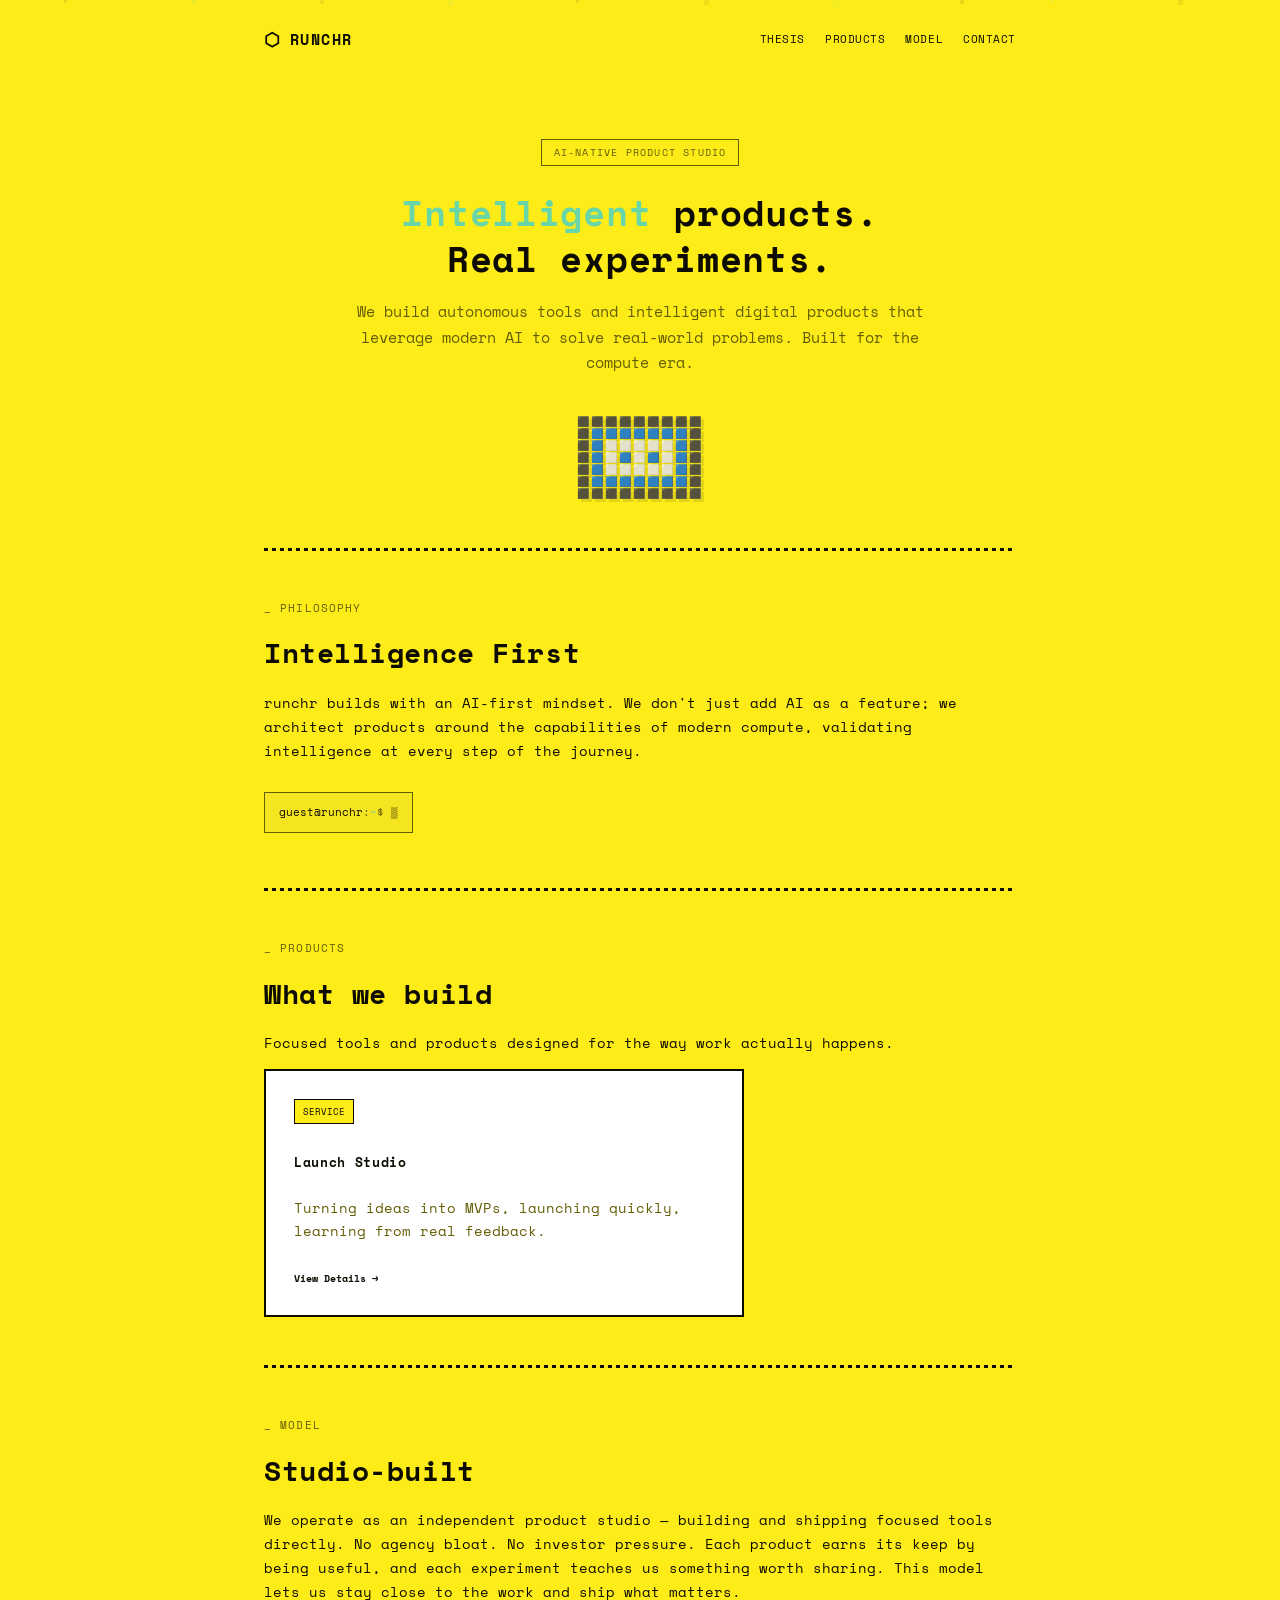
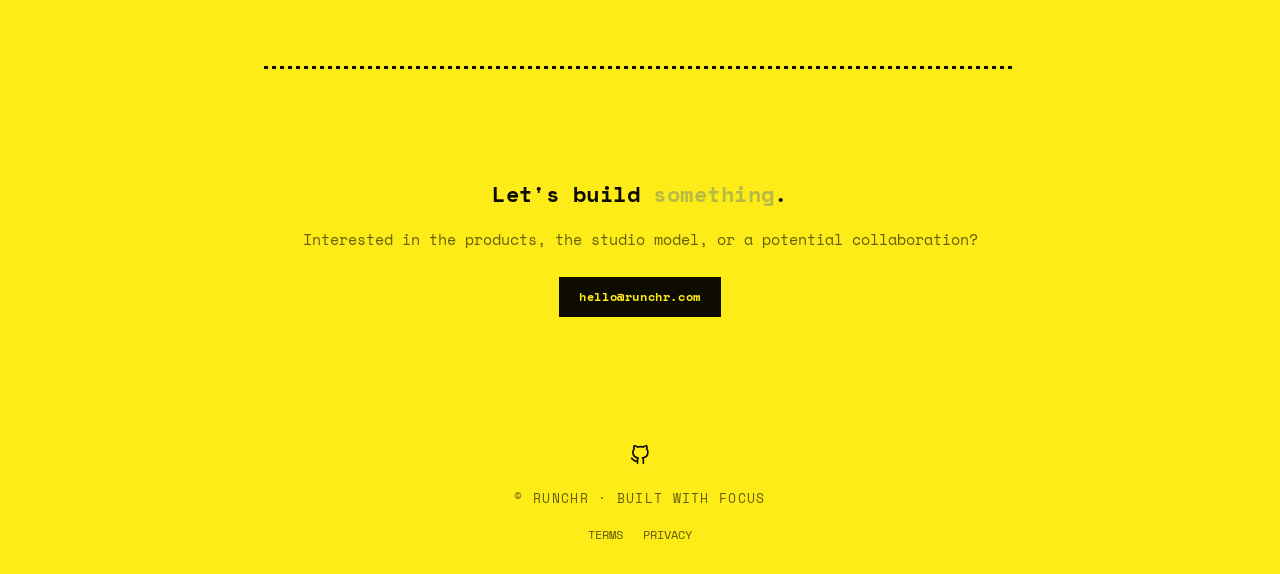
==== commit da6728f3: "Add sophisticated animations: floating particles, entrance fades, hover effects - 10 floating pixel " ====
--- a/index.html
+++ b/index.html
@@ -9,6 +9,10 @@
 <link rel="stylesheet" href="assets/style.css">
 </head>
 <body>
+<div class="particles">
+<span></span><span></span><span></span><span></span><span></span>
+<span></span><span></span><span></span><span></span><span></span>
+</div>
 <div class="wrap">
 
 <header class="site-header">
@@ -26,7 +30,7 @@
 
 <main>
 <section class="hero">
-<div class="hero-badge pixel-border">AI-NATIVE PRODUCT STUDIO</div>
+<div class="hero-badge">AI-NATIVE PRODUCT STUDIO</div>
 <h1>
 <span class="highlight-accent">Intelligent</span> products.<br>
 <span class="highlight-accent-alt">Real</span> experiments.
@@ -49,7 +53,7 @@
 <div class="section-label">_ PHILOSOPHY</div>
 <h2 class="section-title">Intelligence First</h2>
 <p>runchr builds with an AI-first mindset. We don't just add AI as a feature; we architect products around the capabilities of modern compute, validating intelligence at every step of the journey.</p>
-<div class="cmd-prompt pixel-border">
+<div class="cmd-prompt">
 <span style="color:var(--accent)">guest@runchr</span>:<span style="color:var(--accent-alt)">~</span>$ <span class="cursor-blink">▒</span>
 </div>
 </section>
@@ -60,7 +64,7 @@
 <div class="section-label">_ PRODUCTS</div>
 <h2 class="section-title">What we build</h2>
 <p>Focused tools and products designed for the way work actually happens.</p>
-<div class="card pixel-border" style="max-width:480px;">
+<div class="card" style="max-width:480px;">
 <div class="badge">SERVICE</div>
 <h3>Launch Studio</h3>
 <p>Turning ideas into MVPs, launching quickly, learning from real feedback.</p>
@@ -79,7 +83,7 @@
 <div class="pixel-divider"></div>
 
 <section class="contact-section" id="contact">
-<div class="contact-card pixel-border">
+<div class="contact-card">
 <h2>Let's build <span style="color:var(--magenta)">something</span>.</h2>
 <p>Interested in the products, the studio model, or a potential collaboration?</p>
 <a class="contact-email" href="mailto:hello@runchr.com">hello@runchr.com</a>
--- a/assets/style.css
+++ b/assets/style.css
@@ -29,6 +29,12 @@
   font-family: 'Space Mono', monospace; font-size: 14px; line-height: 1.7;
   min-height: 100vh;
   background: var(--bg);
+  animation: bg-breathe 8s ease-in-out infinite;
+}
+
+@keyframes bg-breathe {
+  0%, 100% { background-color: #FEEC19; }
+  50% { background-color: #F5E410; }
 }
 
 a { color: inherit; text-decoration: none; }
@@ -38,6 +44,49 @@
   position: relative; z-index: 1;
 }
 
+/* ── Particles ── */
+.particles {
+  position: fixed;
+  top: 0; left: 0; width: 100%; height: 100%;
+  pointer-events: none;
+  z-index: 0;
+  overflow: hidden;
+}
+
+.particles span {
+  position: absolute;
+  display: block;
+  animation: particle-rise linear infinite;
+}
+
+.particles span:nth-child(1)  { left: 5%;  width: 3px; height: 3px; background: rgba(14,12,1,0.10); animation-duration: 18s; animation-delay: 0s; }
+.particles span:nth-child(2)  { left: 15%; width: 5px; height: 5px; background: rgba(105,214,167,0.12);  animation-duration: 22s; animation-delay: 2s; }
+.particles span:nth-child(3)  { left: 25%; width: 4px; height: 4px; background: rgba(14,12,1,0.07); animation-duration: 20s; animation-delay: 4s; }
+.particles span:nth-child(4)  { left: 35%; width: 6px; height: 6px; background: rgba(105,214,167,0.08);  animation-duration: 25s; animation-delay: 1s; }
+.particles span:nth-child(5)  { left: 45%; width: 3px; height: 3px; background: rgba(14,12,1,0.09); animation-duration: 16s; animation-delay: 3s; }
+.particles span:nth-child(6)  { left: 55%; width: 5px; height: 5px; background: rgba(14,12,1,0.06); animation-duration: 21s; animation-delay: 5s; }
+.particles span:nth-child(7)  { left: 65%; width: 7px; height: 7px; background: rgba(105,214,167,0.06);  animation-duration: 24s; animation-delay: 7s; }
+.particles span:nth-child(8)  { left: 75%; width: 4px; height: 4px; background: rgba(14,12,1,0.08); animation-duration: 19s; animation-delay: 6s; }
+.particles span:nth-child(9)  { left: 82%; width: 3px; height: 3px; background: rgba(105,214,167,0.10);  animation-duration: 17s; animation-delay: 9s; }
+.particles span:nth-child(10) { left: 92%; width: 5px; height: 5px; background: rgba(14,12,1,0.07); animation-duration: 23s; animation-delay: 8s; }
+
+@keyframes particle-rise {
+  0%   { transform: translateY(100vh) rotate(0deg);   opacity: 0; }
+  10%  { opacity: 1; }
+  85%  { opacity: 1; }
+  100% { transform: translateY(-5vh) rotate(180deg);  opacity: 0; }
+}
+
+/* ── Dividers ── */
+.pixel-divider {
+  height: 3px; margin: 0;
+  background: repeating-linear-gradient(
+    90deg, var(--text) 0px, var(--text) 4px,
+    transparent 4px, transparent 8px
+  );
+}
+
+/* ── Sections ── */
 .section-label {
   font-family: 'Space Mono', monospace;
   font-size: 11px; letter-spacing: 0.1em; text-transform: uppercase;
@@ -50,9 +99,24 @@
   letter-spacing: 0.02em; font-weight: 700;
 }
 
+.thesis-section,
+.products,
+.model-section,
+.contact-section {
+  padding: 48px 0;
+  animation: fade-up 0.8s ease both;
+}
+
+@keyframes fade-up {
+  from { opacity: 0; transform: translateY(24px); }
+  to   { opacity: 1; transform: translateY(0); }
+}
+
+/* ── Header ── */
 .site-header {
   display: flex; align-items: center; justify-content: space-between;
   padding: 24px 0;
+  animation: fade-up 0.6s ease both;
 }
 
 .logo {
@@ -71,12 +135,22 @@
 .nav a {
   font-family: 'Space Mono', monospace; font-size: 11px;
   color: var(--text); padding: 4px 0; letter-spacing: 0.05em;
-}
-
-.nav a:hover { opacity: 0.6; }
-
+  position: relative;
+}
+
+.nav a::after {
+  content: ''; position: absolute; bottom: -2px; left: 0; right: 0;
+  height: 2px; background: var(--text);
+  transform: scaleX(0); transition: transform 0.25s ease;
+  transform-origin: left;
+}
+
+.nav a:hover::after { transform: scaleX(1); }
+
+/* ── Hero ── */
 .hero {
   padding: 60px 0 48px; text-align: center;
+  animation: fade-up 0.8s ease 0.15s both;
 }
 
 .hero-badge {
@@ -114,20 +188,35 @@
 }
 
 @keyframes float {
-  0%, 100% { transform: translateY(0); }
-  50% { transform: translateY(-6px); }
+  0%, 100% { transform: translateY(0) rotate(0deg); }
+  25% { transform: translateY(-6px) rotate(-1deg); }
+  75% { transform: translateY(2px) rotate(1deg); }
 }
 
 @keyframes eye-blink {
-  0%, 45%, 55%, 100% { opacity: 1; }
-  48%, 52% { opacity: 0.15; }
-}
-
+  0%, 45%, 55%, 100% { opacity: 1; transform: scaleY(1); }
+  48%, 52% { opacity: 0.15; transform: scaleY(0.1); }
+}
+
+/* ── Cmd Prompt ── */
 .cmd-prompt {
   font-family: 'Space Mono', monospace; font-size: 11px;
-  color: var(--text-dim); margin-top: 16px; padding: 8px 12px;
+  color: var(--text-dim); margin-top: 16px; padding: 10px 14px;
   background: var(--bg-panel); display: inline-block;
   border: 1px solid var(--text-dim);
+  position: relative;
+  overflow: hidden;
+}
+
+.cmd-prompt::before {
+  content: ''; position: absolute; top: 0; left: -100%; width: 100%; height: 100%;
+  background: linear-gradient(90deg, transparent, rgba(105,214,167,0.15), transparent);
+  animation: cmd-scan 3s ease-in-out infinite;
+}
+
+@keyframes cmd-scan {
+  0%   { left: -100%; }
+  100% { left: 200%; }
 }
 
 .cmd-prompt .cursor-blink {
@@ -136,29 +225,24 @@
 
 @keyframes blink {
   0%, 100% { opacity: 1; }
-  50% { opacity: 0.3; }
-}
-
-.philosophy { padding: 48px 0; }
-
-.products { padding: 48px 0; }
-
-.model-section { padding: 48px 0; }
-
-.contact-section { padding: 48px 0; }
-
+  50% { opacity: 0; }
+}
+
+/* ── Card ── */
 .card {
   padding: 28px;
   display: flex; flex-direction: column; position: relative;
   background: var(--bg-card);
   border: 2px solid var(--text);
-  transition: 0.2s;
+  transition: 0.3s cubic-bezier(0.25, 0.1, 0.25, 1);
   max-width: 400px;
 }
 
 .card:hover {
   background: var(--accent-alt);
   border-color: var(--accent-alt);
+  transform: translateY(-4px);
+  box-shadow: 8px 8px 0 rgba(0,0,0,0.1);
 }
 
 .card:hover .card-link,
@@ -187,6 +271,7 @@
   font-weight: 700;
 }
 
+/* ── Contact ── */
 .contact-card { text-align: center; padding: 40px 24px; }
 
 .contact-card h2 {
@@ -202,21 +287,28 @@
   color: var(--bg); display: inline-block; padding: 10px 20px;
   letter-spacing: 0.05em; font-weight: 700;
   background: var(--text);
-}
-
-.contact-email:hover { background: var(--accent-alt); }
-
+  transition: 0.3s cubic-bezier(0.25, 0.1, 0.25, 1);
+}
+
+.contact-email:hover {
+  background: var(--accent-alt);
+  transform: translateY(-3px);
+  box-shadow: 6px 6px 0 rgba(0,0,0,0.1);
+}
+
+/* ── Footer ── */
 .site-footer {
   padding: 40px 0 28px;
   display: flex; flex-direction: column; align-items: center;
   gap: 16px; font-size: 13px; color: var(--text-dim);
+  animation: fade-up 0.8s ease 0.3s both;
 }
 
 .footer-links { display: flex; gap: 20px; }
 
-.footer-links a { color: var(--text); }
-
-.footer-links a:hover { opacity: 0.6; }
+.footer-links a { color: var(--text); transition: 0.2s; display: inline-block; }
+
+.footer-links a:hover { transform: translateY(-2px); }
 
 .footer-meta { letter-spacing: 0.1em; color: var(--text-dim); }
 
@@ -226,6 +318,7 @@
 
 .footer-legal a:hover { color: var(--text); }
 
+/* ── Responsive ── */
 @media (max-width: 700px) {
   .site-header { flex-direction: column; gap: 12px; }
   .hero h1 { font-size: 20px; }
@@ -233,8 +326,12 @@
   .nav a { font-size: 10px; }
   .hero-pixel-art { opacity: 0.7; }
   .card { max-width: 100%; }
+  .particles span { display: none; }
 }
 
 @media (prefers-reduced-motion: reduce) {
-  .hero-pixel-art, .hero-pixel-art .eye { animation: none; }
-}
+  .hero-pixel-art, .hero-pixel-art .eye,
+  .particles span,
+  body,
+  .cmd-prompt::before { animation: none !important; }
+}
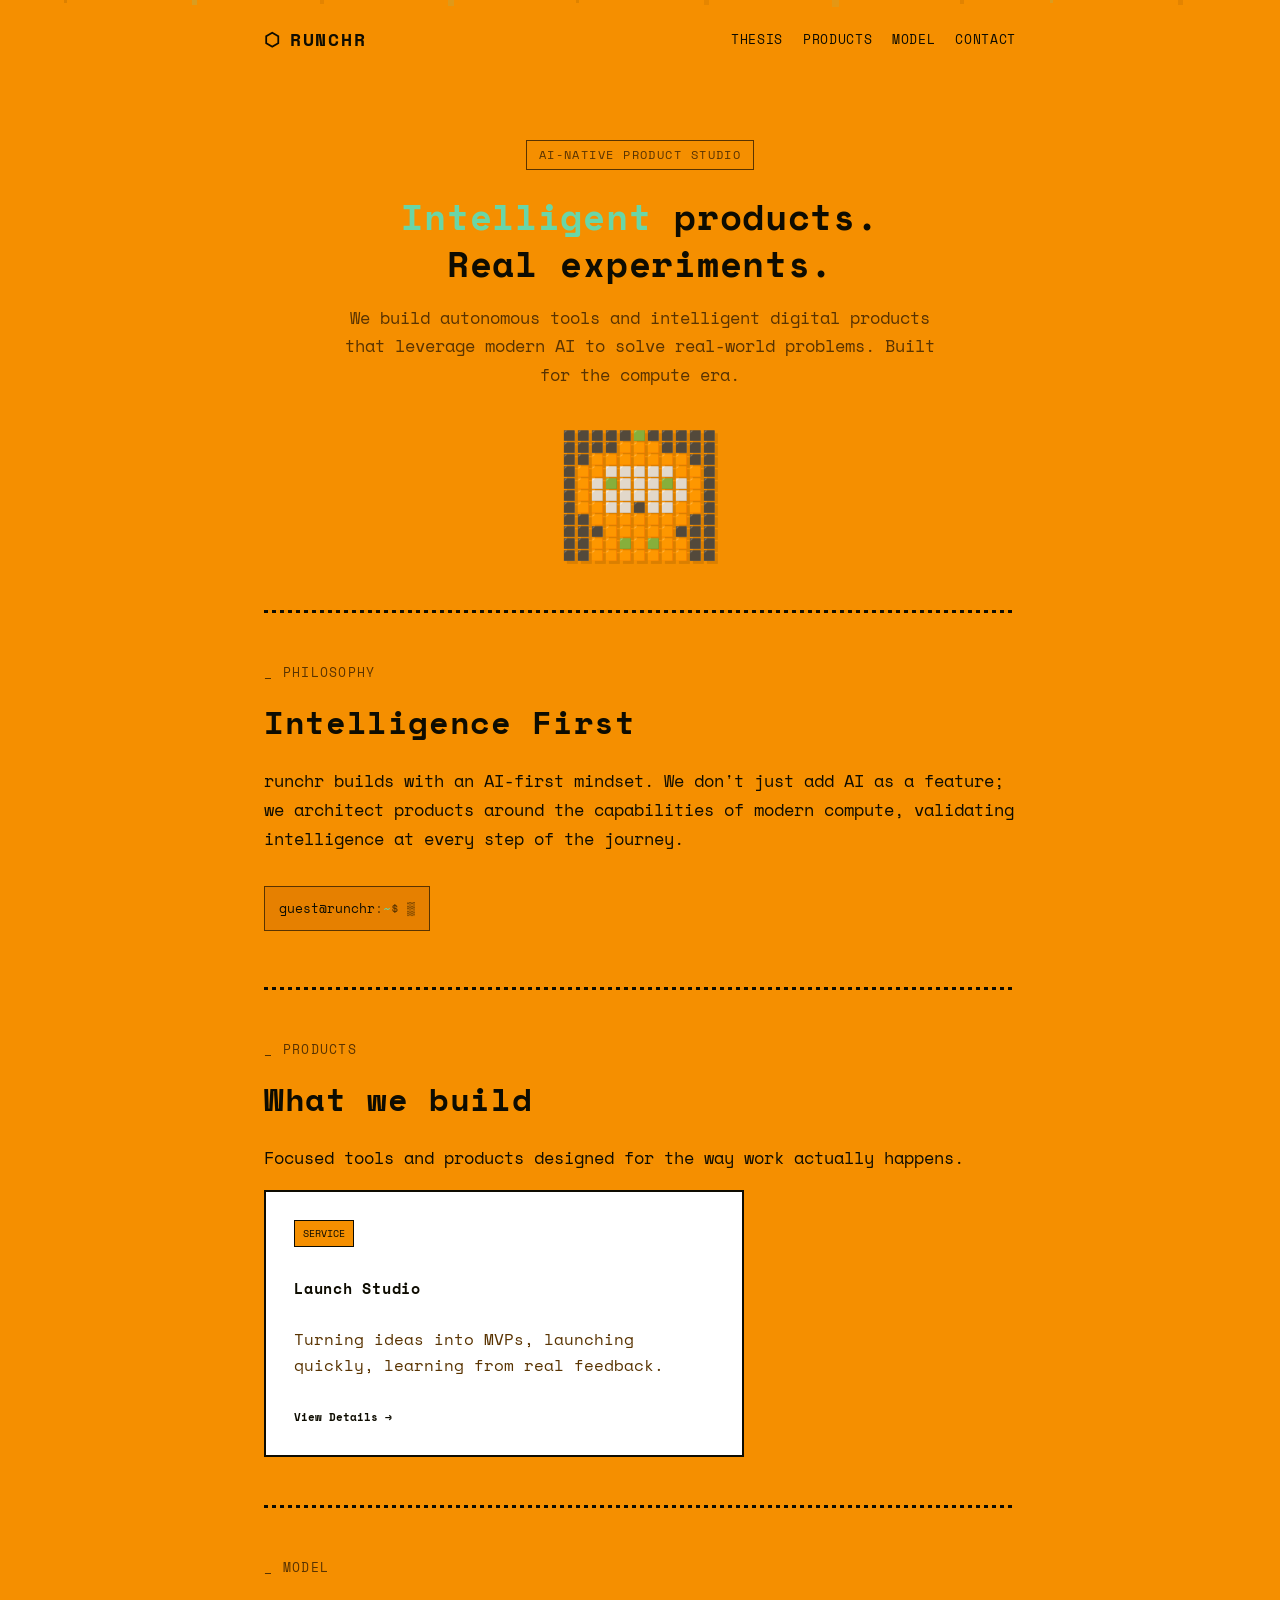
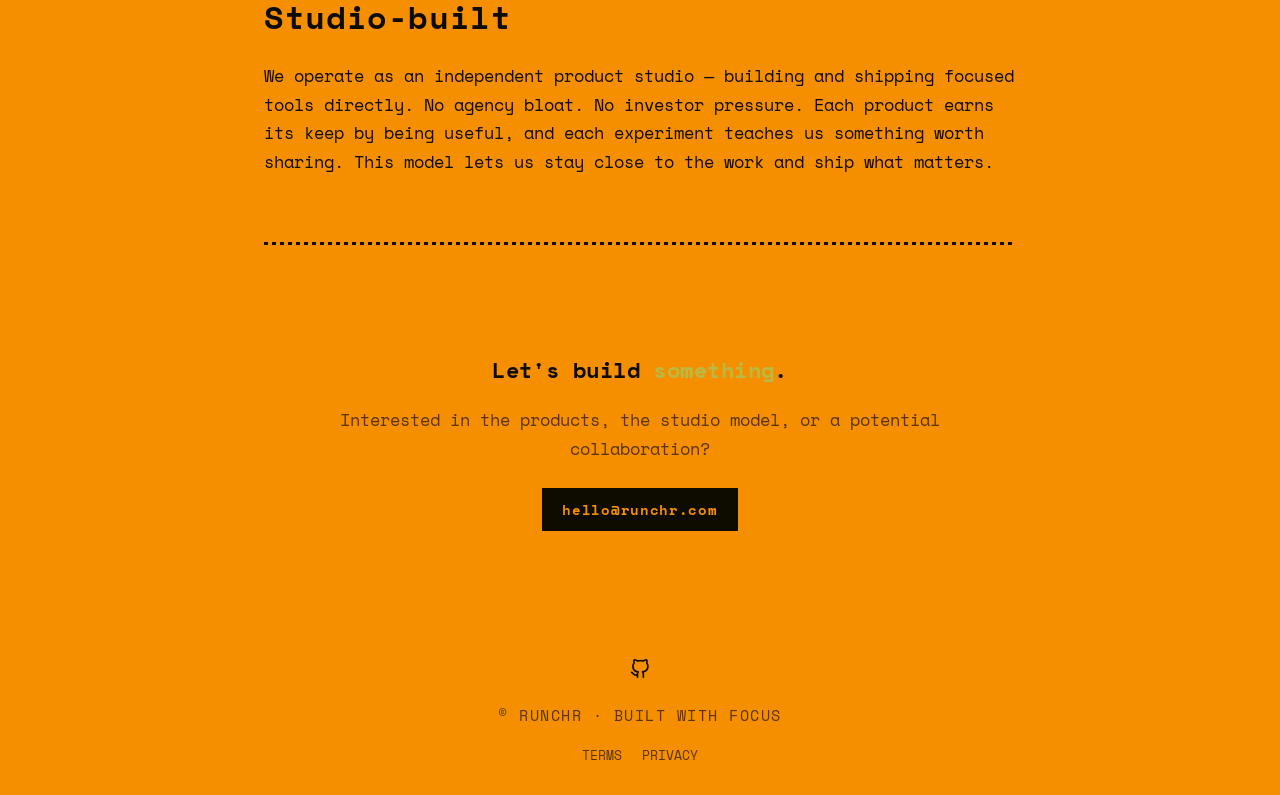
==== commit c0084173: "Unify logo mark, drop unused assets/fonts, redesign hero pixel character - Standardize on ⬡ across a" ====
--- a/index.html
+++ b/index.html
@@ -3,7 +3,7 @@
 <head>
 <meta charset="UTF-8">
 <meta name="viewport" content="width=device-width,initial-scale=1">
-<title>🙂↗ runchr</title>
+<title>⬡ runchr</title>
 <meta name="description" content="runchr is an independent product studio building focused tools, products, and experiments.">
 <link rel="icon" type="image/svg+xml" href="assets/favicon.svg">
 <link rel="stylesheet" href="assets/style.css">
@@ -37,13 +37,17 @@
 </h1>
 <p class="hero-copy">We build autonomous tools and intelligent digital products that leverage modern AI to solve real-world problems. Built for the compute era.</p>
 <div class="hero-pixel-art">
-⬛⬛⬛⬛⬛⬛⬛⬛⬛<br>
-⬛🟦🟦🟦🟦🟦🟦🟦⬛<br>
-⬛🟦⬜⬜⬜⬜⬜🟦⬛<br>
-⬛🟦⬜<span class="eye">🟦</span>⬜🟦⬜<span class="eye">🟦</span>⬛<br>
-⬛🟦⬜⬜⬜⬜⬜🟦⬛<br>
-⬛🟦🟦🟦🟦🟦🟦🟦⬛<br>
-⬛⬛⬛⬛⬛⬛⬛⬛⬛
+⬛⬛⬛⬛⬛🟩⬛⬛⬛⬛⬛<br>
+⬛⬛⬛⬛🟧🟧🟧⬛⬛⬛⬛<br>
+⬛⬛🟧🟧🟧🟧🟧🟧🟧⬛⬛<br>
+⬛🟧🟧⬜⬜⬜⬜⬜🟧🟧⬛<br>
+⬛🟧⬜<span class="eye">🟩</span>⬜⬜⬜<span class="eye">🟩</span>⬜🟧⬛<br>
+⬛🟧⬜⬜⬜⬜⬜⬜⬜🟧⬛<br>
+⬛🟧🟧⬜⬜⬛⬜⬜🟧🟧⬛<br>
+⬛⬛🟧🟧🟧🟧🟧🟧🟧⬛⬛<br>
+⬛⬛⬛🟧🟧🟧🟧🟧⬛⬛⬛<br>
+⬛⬛🟧🟧🟩🟧🟩🟧🟧⬛⬛<br>
+⬛⬛🟧🟧🟧🟧🟧🟧🟧⬛⬛
 </div>
 </section>
 
--- a/assets/style.css
+++ b/assets/style.css
@@ -1,18 +1,18 @@
-@import url("https://fonts.googleapis.com/css2?family=Space+Mono:wght@400;700&family=VT323&display=swap");
+@import url("https://fonts.googleapis.com/css2?family=Space+Mono:wght@400;700&display=swap");
 
 :root {
-  --bg:        #FEEC19;
-  --bg-panel:  #F5E420;
+  --bg:        #F58F00;
+  --bg-panel:  #E68000;
   --bg-card:   #FFFFFF;
   --border:    #0E0C01;
   --text:      #0E0C01;
-  --text-dim:  #635D05;
+  --text-dim:  #593300;
   --accent:    #0E0C01;
   --accent-alt:#69D6A7;
-  --accent-warm:#B8BB43;
+  --accent-warm:#FFB347;
   --cyan:      #69D6A7;
   --magenta:   #B8BB43;
-  --yellow:    #FEEC19;
+  --yellow:    #F58F00;
   --green:     #69D6A7;
   --shadow:    rgba(0,0,0,0.1);
   --max:       800px;
@@ -26,15 +26,15 @@
 
 body {
   color: var(--text);
-  font-family: 'Space Mono', monospace; font-size: 14px; line-height: 1.7;
+  font-family: 'Space Mono', monospace; font-size: 17px; line-height: 1.7;
   min-height: 100vh;
   background: var(--bg);
   animation: bg-breathe 8s ease-in-out infinite;
 }
 
 @keyframes bg-breathe {
-  0%, 100% { background-color: #FEEC19; }
-  50% { background-color: #F5E410; }
+  0%, 100% { background-color: #F58F00; }
+  50% { background-color: #E08000; }
 }
 
 a { color: inherit; text-decoration: none; }
@@ -60,14 +60,14 @@
 }
 
 .particles span:nth-child(1)  { left: 5%;  width: 3px; height: 3px; background: rgba(14,12,1,0.10); animation-duration: 18s; animation-delay: 0s; }
-.particles span:nth-child(2)  { left: 15%; width: 5px; height: 5px; background: rgba(105,214,167,0.12);  animation-duration: 22s; animation-delay: 2s; }
+.particles span:nth-child(2)  { left: 15%; width: 5px; height: 5px; background: rgba(105,214,167,0.20);  animation-duration: 22s; animation-delay: 2s; }
 .particles span:nth-child(3)  { left: 25%; width: 4px; height: 4px; background: rgba(14,12,1,0.07); animation-duration: 20s; animation-delay: 4s; }
-.particles span:nth-child(4)  { left: 35%; width: 6px; height: 6px; background: rgba(105,214,167,0.08);  animation-duration: 25s; animation-delay: 1s; }
+.particles span:nth-child(4)  { left: 35%; width: 6px; height: 6px; background: rgba(105,214,167,0.15);  animation-duration: 25s; animation-delay: 1s; }
 .particles span:nth-child(5)  { left: 45%; width: 3px; height: 3px; background: rgba(14,12,1,0.09); animation-duration: 16s; animation-delay: 3s; }
 .particles span:nth-child(6)  { left: 55%; width: 5px; height: 5px; background: rgba(14,12,1,0.06); animation-duration: 21s; animation-delay: 5s; }
-.particles span:nth-child(7)  { left: 65%; width: 7px; height: 7px; background: rgba(105,214,167,0.06);  animation-duration: 24s; animation-delay: 7s; }
+.particles span:nth-child(7)  { left: 65%; width: 7px; height: 7px; background: rgba(105,214,167,0.12);  animation-duration: 24s; animation-delay: 7s; }
 .particles span:nth-child(8)  { left: 75%; width: 4px; height: 4px; background: rgba(14,12,1,0.08); animation-duration: 19s; animation-delay: 6s; }
-.particles span:nth-child(9)  { left: 82%; width: 3px; height: 3px; background: rgba(105,214,167,0.10);  animation-duration: 17s; animation-delay: 9s; }
+.particles span:nth-child(9)  { left: 82%; width: 3px; height: 3px; background: rgba(105,214,167,0.18);  animation-duration: 17s; animation-delay: 9s; }
 .particles span:nth-child(10) { left: 92%; width: 5px; height: 5px; background: rgba(14,12,1,0.07); animation-duration: 23s; animation-delay: 8s; }
 
 @keyframes particle-rise {
@@ -89,13 +89,13 @@
 /* ── Sections ── */
 .section-label {
   font-family: 'Space Mono', monospace;
-  font-size: 11px; letter-spacing: 0.1em; text-transform: uppercase;
+  font-size: 13px; letter-spacing: 0.1em; text-transform: uppercase;
   color: var(--text-dim); margin-bottom: 12px;
 }
 
 .section-title {
   font-family: 'Space Mono', monospace;
-  font-size: clamp(18px, 2.5vw, 28px); margin: 0 0 14px;
+  font-size: clamp(22px, 3vw, 32px); margin: 0 0 14px;
   letter-spacing: 0.02em; font-weight: 700;
 }
 
@@ -121,7 +121,7 @@
 
 .logo {
   display: flex; align-items: center; gap: 8px;
-  font-family: 'Space Mono', monospace; font-size: 15px;
+  font-family: 'Space Mono', monospace; font-size: 18px;
   color: var(--text); letter-spacing: 0.1em;
   font-weight: 700;
 }
@@ -133,7 +133,7 @@
 .nav { display: flex; gap: 20px; }
 
 .nav a {
-  font-family: 'Space Mono', monospace; font-size: 11px;
+  font-family: 'Space Mono', monospace; font-size: 13px;
   color: var(--text); padding: 4px 0; letter-spacing: 0.05em;
   position: relative;
 }
@@ -155,7 +155,7 @@
 
 .hero-badge {
   display: inline-block; font-family: 'Space Mono', monospace;
-  font-size: 10px; color: var(--text-dim); padding: 4px 12px;
+  font-size: 12px; color: var(--text-dim); padding: 4px 12px;
   margin-bottom: 24px; letter-spacing: 0.12em;
   border: 1px solid var(--text-dim);
 }
@@ -171,7 +171,7 @@
 .hero h1 .highlight-accent-alt { color: var(--text); }
 
 .hero-copy {
-  max-width: 600px; margin: 0 auto; font-size: 15px;
+  max-width: 600px; margin: 0 auto; font-size: 17px;
   color: var(--text-dim); line-height: 1.7;
 }
 
@@ -200,7 +200,7 @@
 
 /* ── Cmd Prompt ── */
 .cmd-prompt {
-  font-family: 'Space Mono', monospace; font-size: 11px;
+  font-family: 'Space Mono', monospace; font-size: 13px;
   color: var(--text-dim); margin-top: 16px; padding: 10px 14px;
   background: var(--bg-panel); display: inline-block;
   border: 1px solid var(--text-dim);
@@ -251,7 +251,7 @@
 .card:hover h3 { color: #0E0C01; }
 
 .card .badge {
-  font-family: 'Space Mono', monospace; font-size: 9px;
+  font-family: 'Space Mono', monospace; font-size: 10px;
   padding: 4px 8px; background: var(--bg);
   display: inline-block; margin-bottom: 14px; align-self: flex-start;
   border: 1px solid var(--text);
@@ -259,14 +259,14 @@
 }
 
 .card h3 {
-  font-family: 'Space Mono', monospace; font-size: 13px;
+  font-family: 'Space Mono', monospace; font-size: 15px;
   margin-bottom: 10px; letter-spacing: 0.05em; font-weight: 700;
 }
 
-.card p { font-size: 14px; color: var(--text-dim); line-height: 1.6; }
+.card p { font-size: 16px; color: var(--text-dim); line-height: 1.6; }
 
 .card .card-link {
-  font-family: 'Space Mono', monospace; font-size: 10px; color: var(--text);
+  font-family: 'Space Mono', monospace; font-size: 11px; color: var(--text);
   margin-top: auto; padding-top: 14px; display: inline-block; align-self: flex-start;
   font-weight: 700;
 }
@@ -280,10 +280,10 @@
   letter-spacing: 0.02em;
 }
 
-.contact-card p { font-size: 15px; color: var(--text-dim); margin-bottom: 24px; }
+.contact-card p { font-size: 17px; color: var(--text-dim); margin-bottom: 24px; }
 
 .contact-email {
-  font-family: 'Space Mono', monospace; font-size: 12px;
+  font-family: 'Space Mono', monospace; font-size: 14px;
   color: var(--bg); display: inline-block; padding: 10px 20px;
   letter-spacing: 0.05em; font-weight: 700;
   background: var(--text);
@@ -300,7 +300,7 @@
 .site-footer {
   padding: 40px 0 28px;
   display: flex; flex-direction: column; align-items: center;
-  gap: 16px; font-size: 13px; color: var(--text-dim);
+  gap: 16px; font-size: 15px; color: var(--text-dim);
   animation: fade-up 0.8s ease 0.3s both;
 }
 
@@ -314,7 +314,7 @@
 
 .footer-legal { display: flex; gap: 20px; }
 
-.footer-legal a { color: var(--text-dim); font-size: 12px; }
+.footer-legal a { color: var(--text-dim); font-size: 13px; }
 
 .footer-legal a:hover { color: var(--text); }
 
@@ -322,8 +322,8 @@
 @media (max-width: 700px) {
   .site-header { flex-direction: column; gap: 12px; }
   .hero h1 { font-size: 20px; }
-  .logo { font-size: 13px; }
-  .nav a { font-size: 10px; }
+  .logo { font-size: 15px; }
+  .nav a { font-size: 12px; }
   .hero-pixel-art { opacity: 0.7; }
   .card { max-width: 100%; }
   .particles span { display: none; }
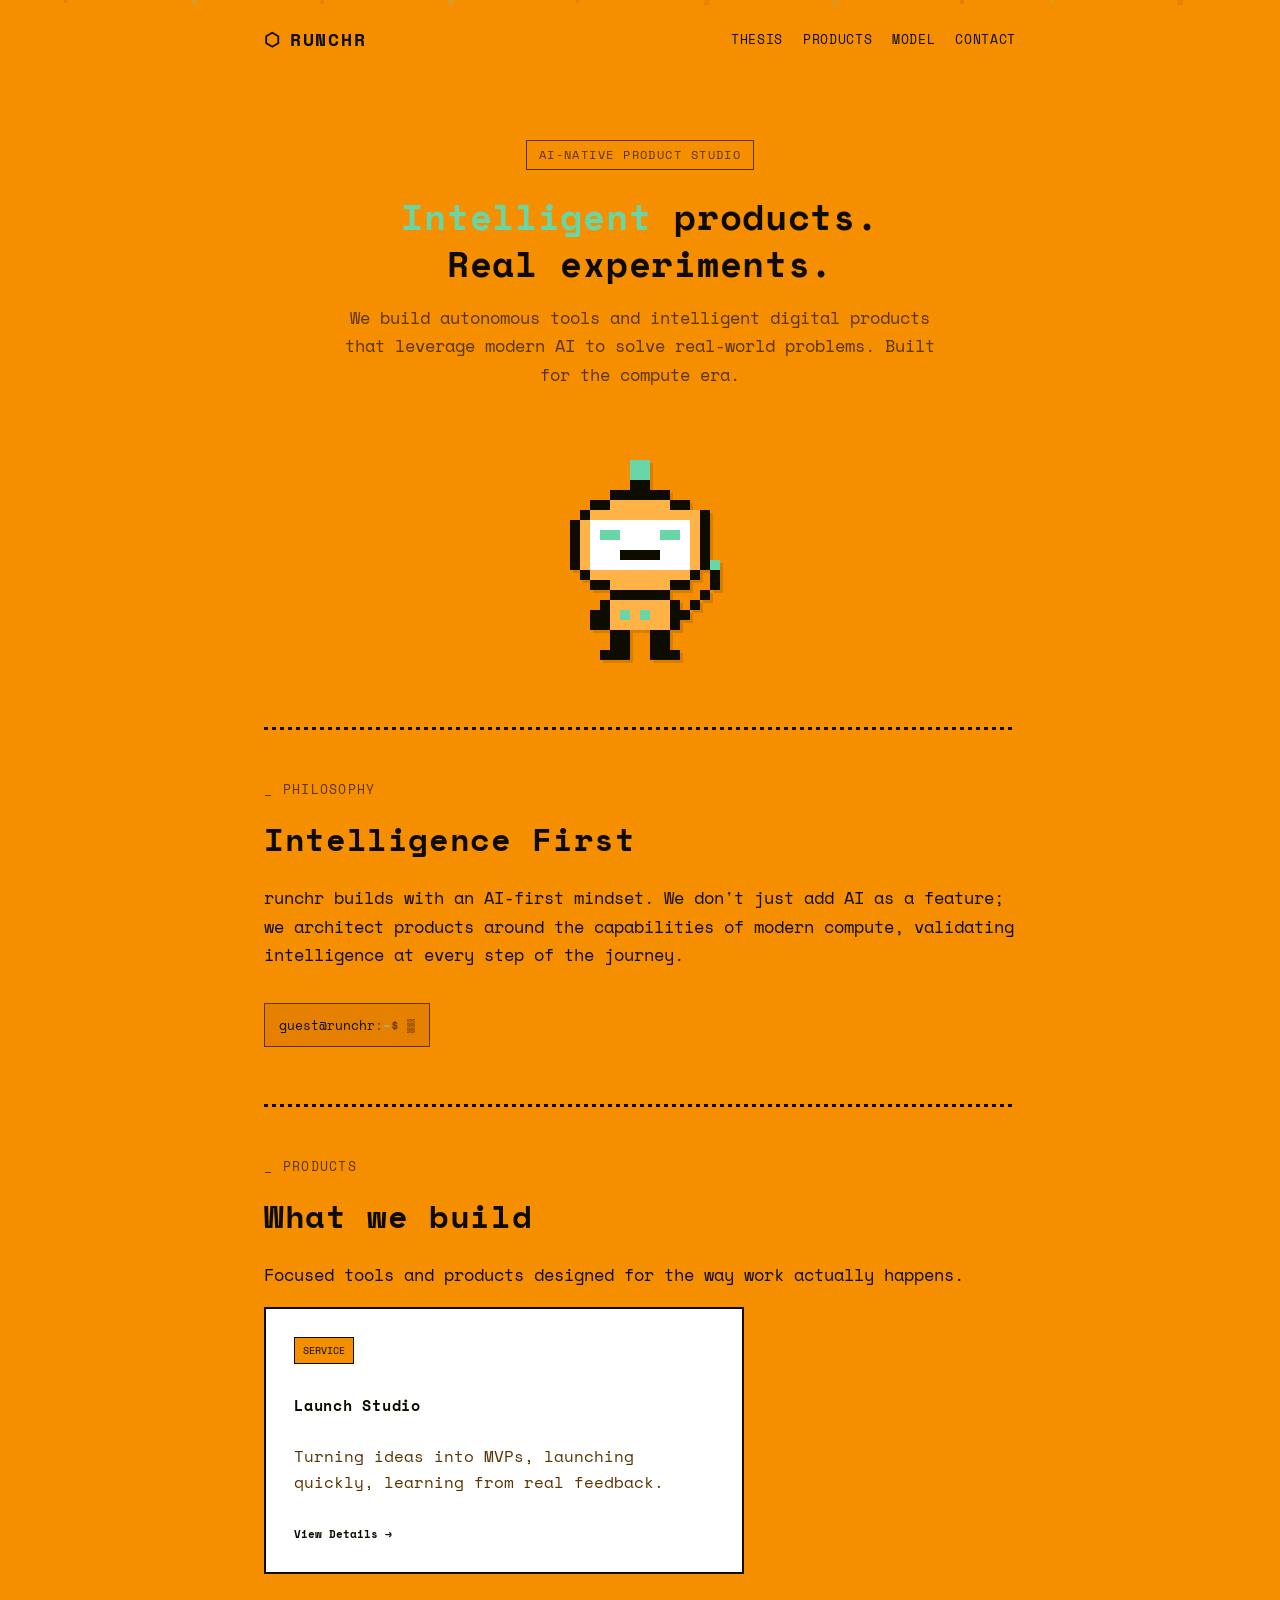
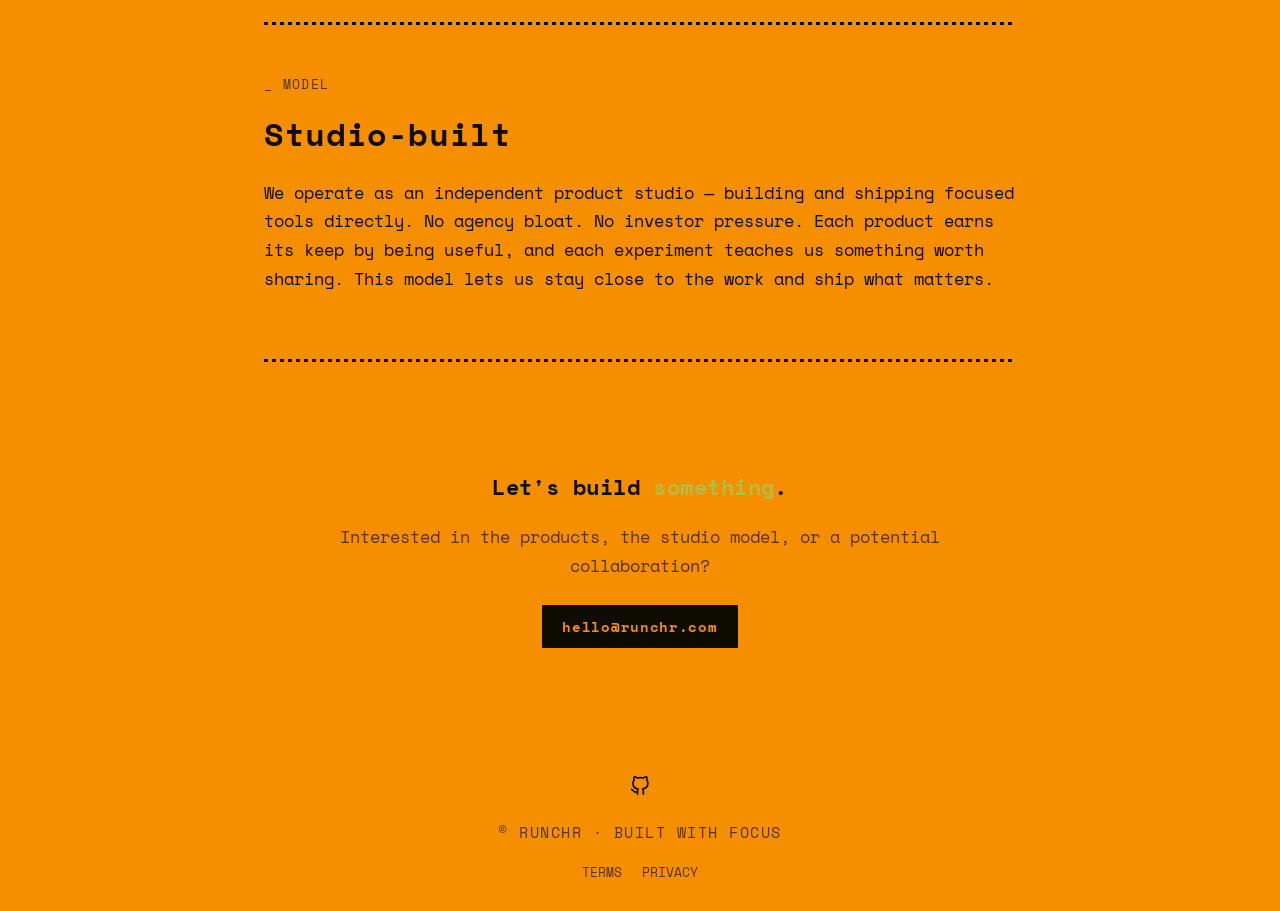
==== commit 22477743: "Add animated 8-bit robot mascot (idle, blink, wave, walk, jump) - Replace emoji pixel art with a gen" ====
--- a/index.html
+++ b/index.html
@@ -36,19 +36,10 @@
 <span class="highlight-accent-alt">Real</span> experiments.
 </h1>
 <p class="hero-copy">We build autonomous tools and intelligent digital products that leverage modern AI to solve real-world problems. Built for the compute era.</p>
-<div class="hero-pixel-art">
-⬛⬛⬛⬛⬛🟩⬛⬛⬛⬛⬛<br>
-⬛⬛⬛⬛🟧🟧🟧⬛⬛⬛⬛<br>
-⬛⬛🟧🟧🟧🟧🟧🟧🟧⬛⬛<br>
-⬛🟧🟧⬜⬜⬜⬜⬜🟧🟧⬛<br>
-⬛🟧⬜<span class="eye">🟩</span>⬜⬜⬜<span class="eye">🟩</span>⬜🟧⬛<br>
-⬛🟧⬜⬜⬜⬜⬜⬜⬜🟧⬛<br>
-⬛🟧🟧⬜⬜⬛⬜⬜🟧🟧⬛<br>
-⬛⬛🟧🟧🟧🟧🟧🟧🟧⬛⬛<br>
-⬛⬛⬛🟧🟧🟧🟧🟧⬛⬛⬛<br>
-⬛⬛🟧🟧🟩🟧🟩🟧🟧⬛⬛<br>
-⬛⬛🟧🟧🟧🟧🟧🟧🟧⬛⬛
-</div>
+<picture>
+<source srcset="assets/runchr-bot.png" media="(prefers-reduced-motion: reduce)">
+<img class="hero-mascot" src="assets/runchr-bot.gif" alt="runchr robot mascot" width="200" height="240">
+</picture>
 </section>
 
 <div class="pixel-divider"></div>
--- a/assets/style.css
+++ b/assets/style.css
@@ -175,27 +175,10 @@
   color: var(--text-dim); line-height: 1.7;
 }
 
-.hero-pixel-art {
-  font-size: 10px; line-height: 1.2; letter-spacing: 2px; margin-top: 40px;
-  opacity: 0.9;
+.hero-mascot {
+  width: 200px; height: auto; margin-top: 40px;
+  image-rendering: pixelated;
   filter: drop-shadow(3px 3px 0 rgba(0,0,0,0.12));
-  animation: float 3s ease-in-out infinite;
-}
-
-.hero-pixel-art .eye {
-  display: inline-block;
-  animation: eye-blink 4s ease-in-out infinite;
-}
-
-@keyframes float {
-  0%, 100% { transform: translateY(0) rotate(0deg); }
-  25% { transform: translateY(-6px) rotate(-1deg); }
-  75% { transform: translateY(2px) rotate(1deg); }
-}
-
-@keyframes eye-blink {
-  0%, 45%, 55%, 100% { opacity: 1; transform: scaleY(1); }
-  48%, 52% { opacity: 0.15; transform: scaleY(0.1); }
 }
 
 /* ── Cmd Prompt ── */
@@ -324,13 +307,12 @@
   .hero h1 { font-size: 20px; }
   .logo { font-size: 15px; }
   .nav a { font-size: 12px; }
-  .hero-pixel-art { opacity: 0.7; }
+  .hero-mascot { width: 160px; }
   .card { max-width: 100%; }
   .particles span { display: none; }
 }
 
 @media (prefers-reduced-motion: reduce) {
-  .hero-pixel-art, .hero-pixel-art .eye,
   .particles span,
   body,
   .cmd-prompt::before { animation: none !important; }
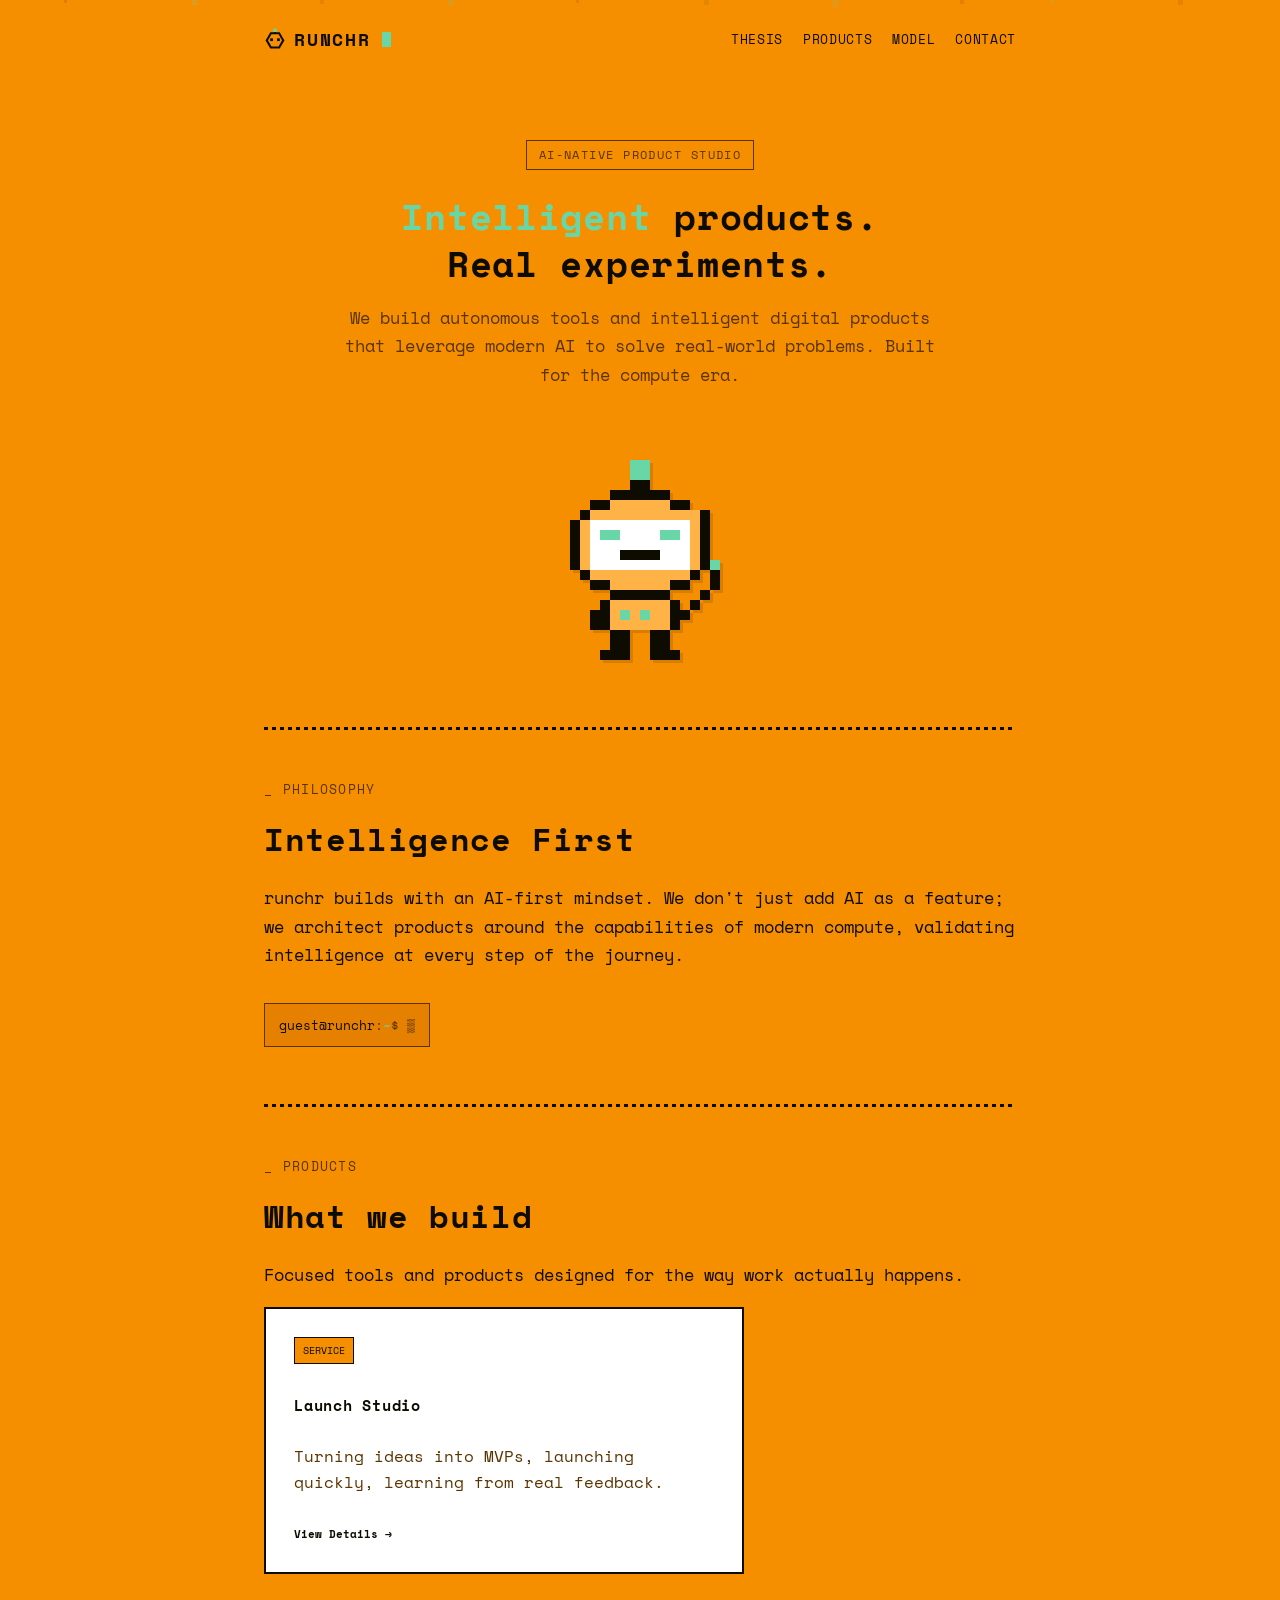
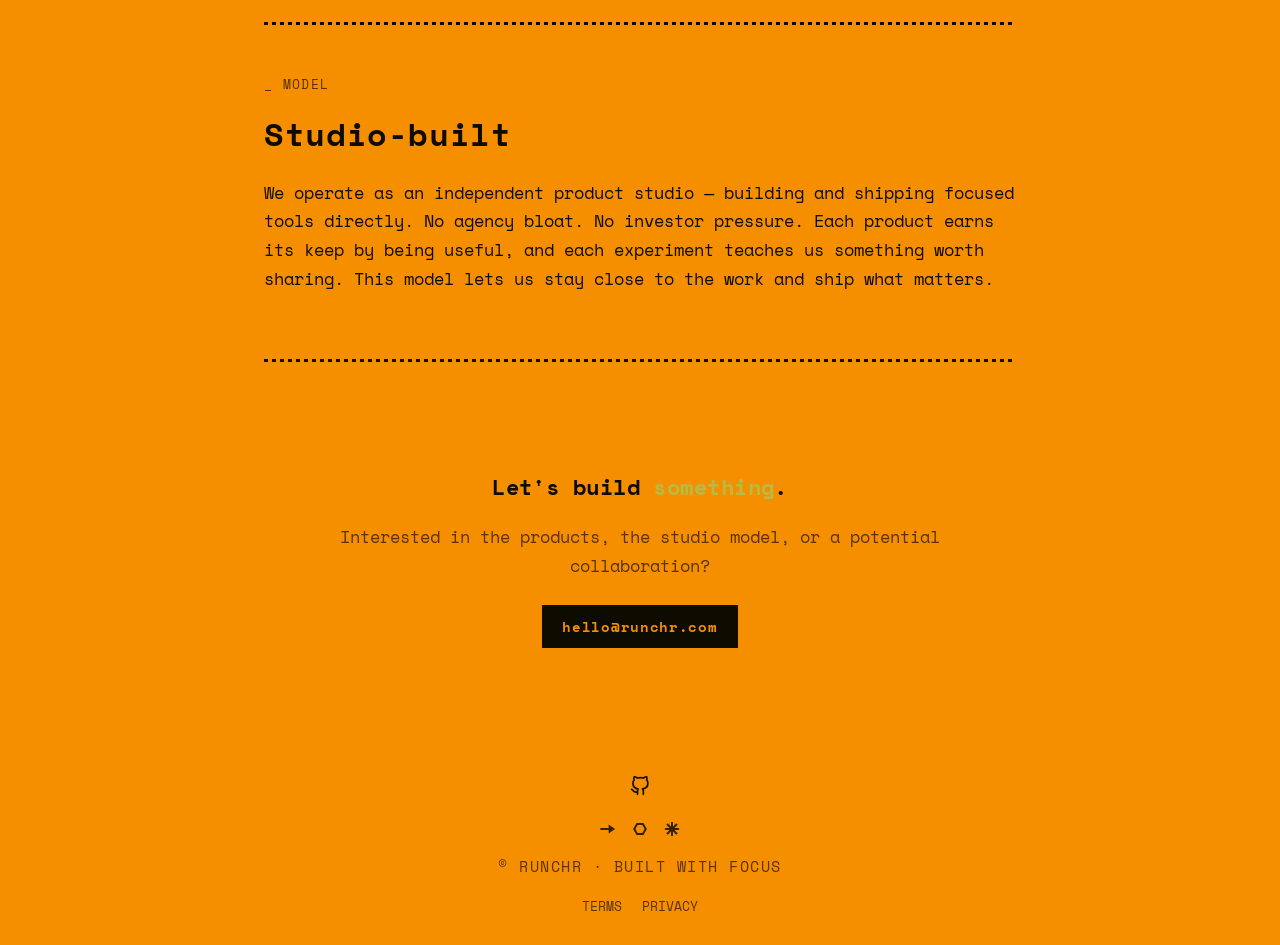
==== commit 64e33a7b: "Redesign brand mark: monolinear hex-bot logo system - New logo: geometric hexagon bot head (32px gri" ====
--- a/index.html
+++ b/index.html
@@ -16,9 +16,9 @@
 <div class="wrap">
 
 <header class="site-header">
-<a class="logo" href="index.html">
-<span class="logo-mark">⬡</span>
-<span>RUNCHR</span>
+<a class="logo" href="index.html" aria-label="runchr home">
+<svg class="logo-mark" viewBox="0 0 32 32" aria-hidden="true" focusable="false"><rect class="lm-accent" x="13.5" y="1" width="5" height="5"/><rect x="14.5" y="6" width="3" height="2.5" fill="currentColor"/><path d="M28 18L22 28.39L10 28.39L4 18L10 7.61L22 7.61Z" fill="none" stroke="currentColor" stroke-width="3"/><rect x="9" y="15" width="4" height="4" fill="currentColor"/><rect x="19" y="15" width="4" height="4" fill="currentColor"/></svg>
+<span>RUNCHR</span><span class="logo-cursor" aria-hidden="true"></span>
 </a>
 <nav class="nav">
 <a href="#thesis">THESIS</a>
@@ -92,6 +92,11 @@
 <svg width="20" height="20" viewBox="0 0 24 24" fill="none" stroke="currentColor" stroke-width="2" stroke-linecap="round" stroke-linejoin="round"><path d="M9 19c-5 1.5-5-2.5-7-3m14 6v-3.87a3.37 3.37 0 0 0-.94-2.61c3.14-.35 6.44-1.54 6.44-7A5.44 5.44 0 0 0 20 4.77 5.07 5.07 0 0 0 19.91 1S18.73.65 16 2.48a13.38 13.38 0 0 0-7 0C6.27.65 5.09 1 5.09 1A5.07 5.07 0 0 0 5 4.77a5.44 5.44 0 0 0-1.5 3.78c0 5.42 3.3 6.61 6.44 7A3.37 3.37 0 0 0 9 18.13V22"></path></svg>
 </a>
 </div>
+<div class="brand-glyphs" aria-hidden="true">
+<svg viewBox="0 0 28 28"><path d="M2 12.5h15v3H2z" fill="currentColor"/><path d="M15 7l10 7-10 7z" fill="currentColor"/></svg>
+<svg viewBox="0 0 28 28"><path d="M23 14L18.5 21.79L9.5 21.79L5 14L9.5 6.21L18.5 6.21Z" fill="none" stroke="currentColor" stroke-width="3"/></svg>
+<svg viewBox="0 0 28 28"><path d="M12.5 3h3v22h-3z" fill="currentColor"/><path d="M3 12.5h22v3H3z" fill="currentColor"/><path d="M12.5 3h3v22h-3z" fill="currentColor" transform="rotate(45 14 14)"/><path d="M12.5 3h3v22h-3z" fill="currentColor" transform="rotate(-45 14 14)"/></svg>
+</div>
 <div class="footer-meta">&copy; RUNCHR &middot; BUILT WITH FOCUS</div>
 <div class="footer-legal">
 <a href="terms/index.html">TERMS</a>
--- a/assets/style.css
+++ b/assets/style.css
@@ -126,9 +126,22 @@
   font-weight: 700;
 }
 
-.logo-mark {
-  font-size: 18px; display: inline-flex; align-items: center;
-}
+.logo-mark { width: 22px; height: 22px; flex: none; }
+
+.logo-mark .lm-accent { fill: var(--accent-alt); }
+
+.logo-cursor {
+  width: 9px; height: 15px; flex: none;
+  background: var(--accent-alt); margin-left: 3px;
+  animation: blink 1.2s step-end infinite;
+}
+
+.brand-glyphs {
+  display: flex; gap: 14px; align-items: center;
+  color: var(--text); opacity: 0.85;
+}
+
+.brand-glyphs svg { width: 18px; height: 18px; display: block; }
 
 .nav { display: flex; gap: 20px; }
 
@@ -313,6 +326,7 @@
 }
 
 @media (prefers-reduced-motion: reduce) {
+  .logo-cursor,
   .particles span,
   body,
   .cmd-prompt::before { animation: none !important; }
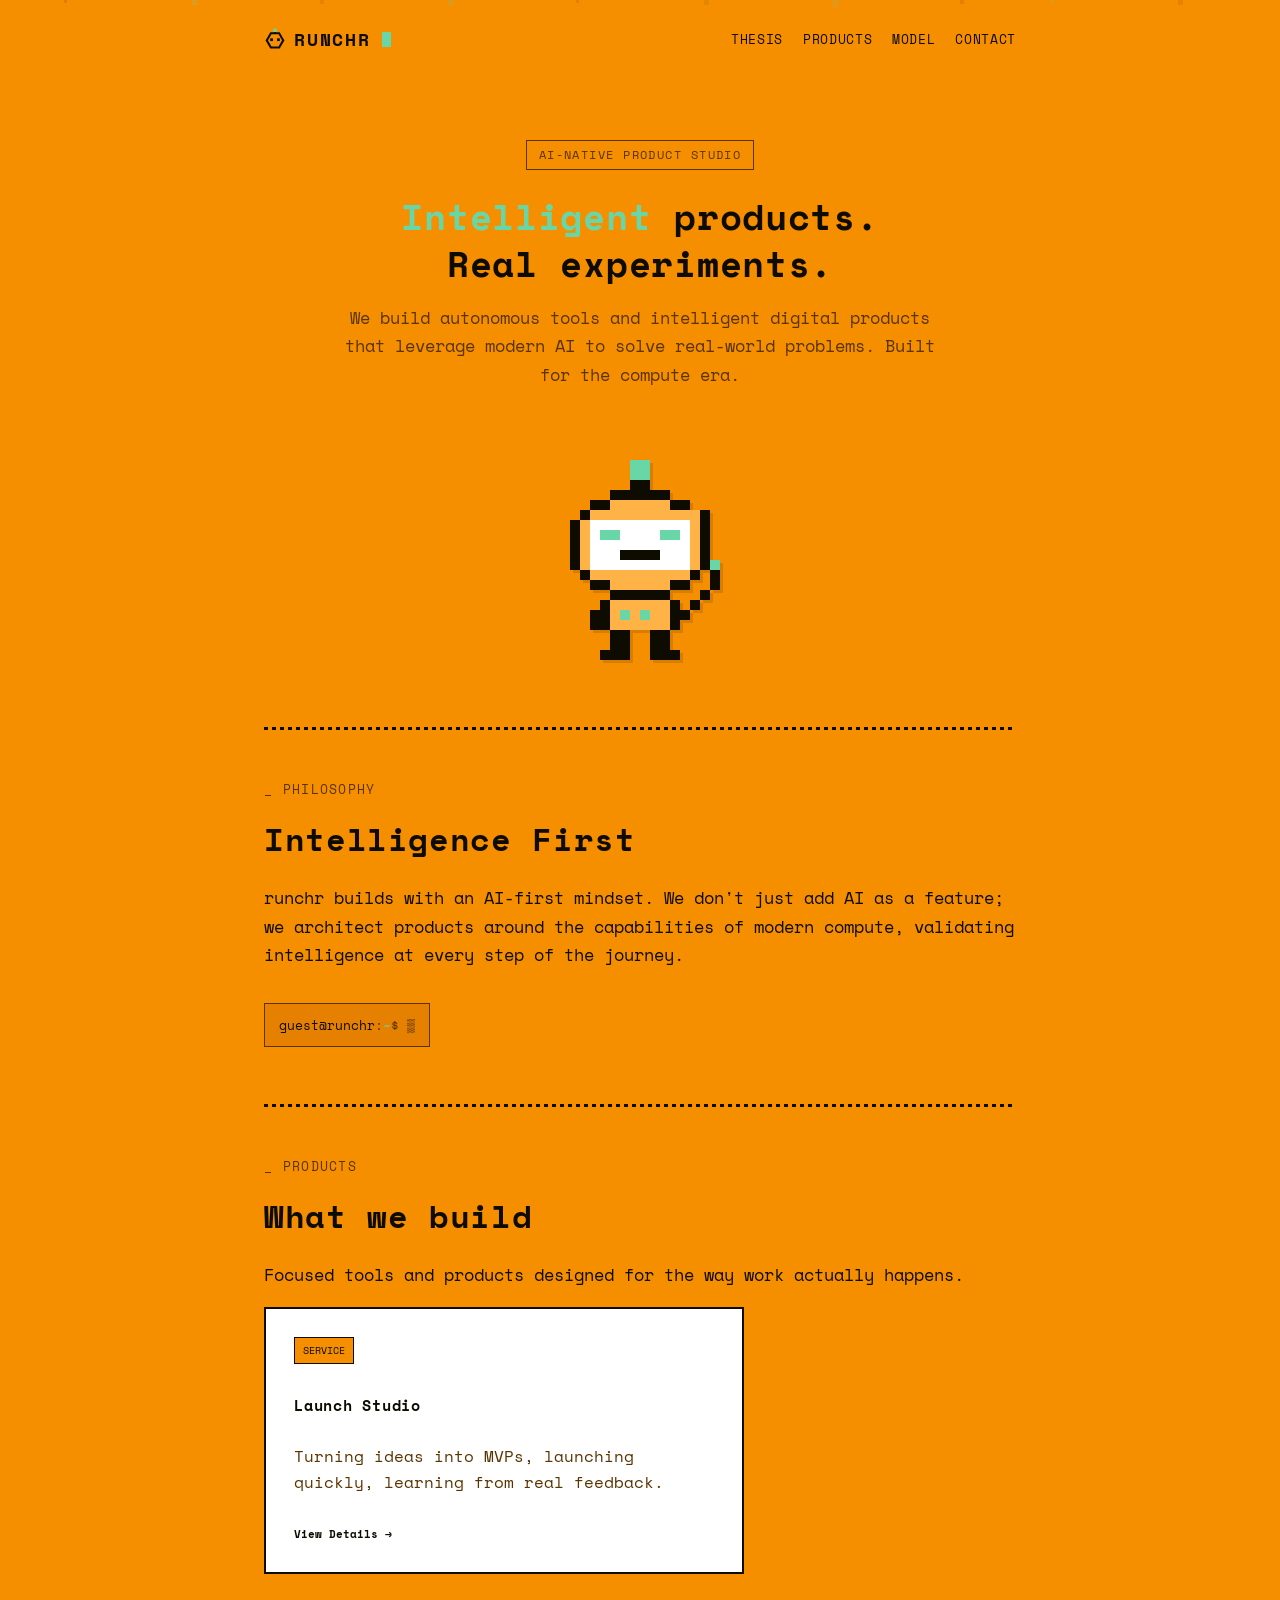
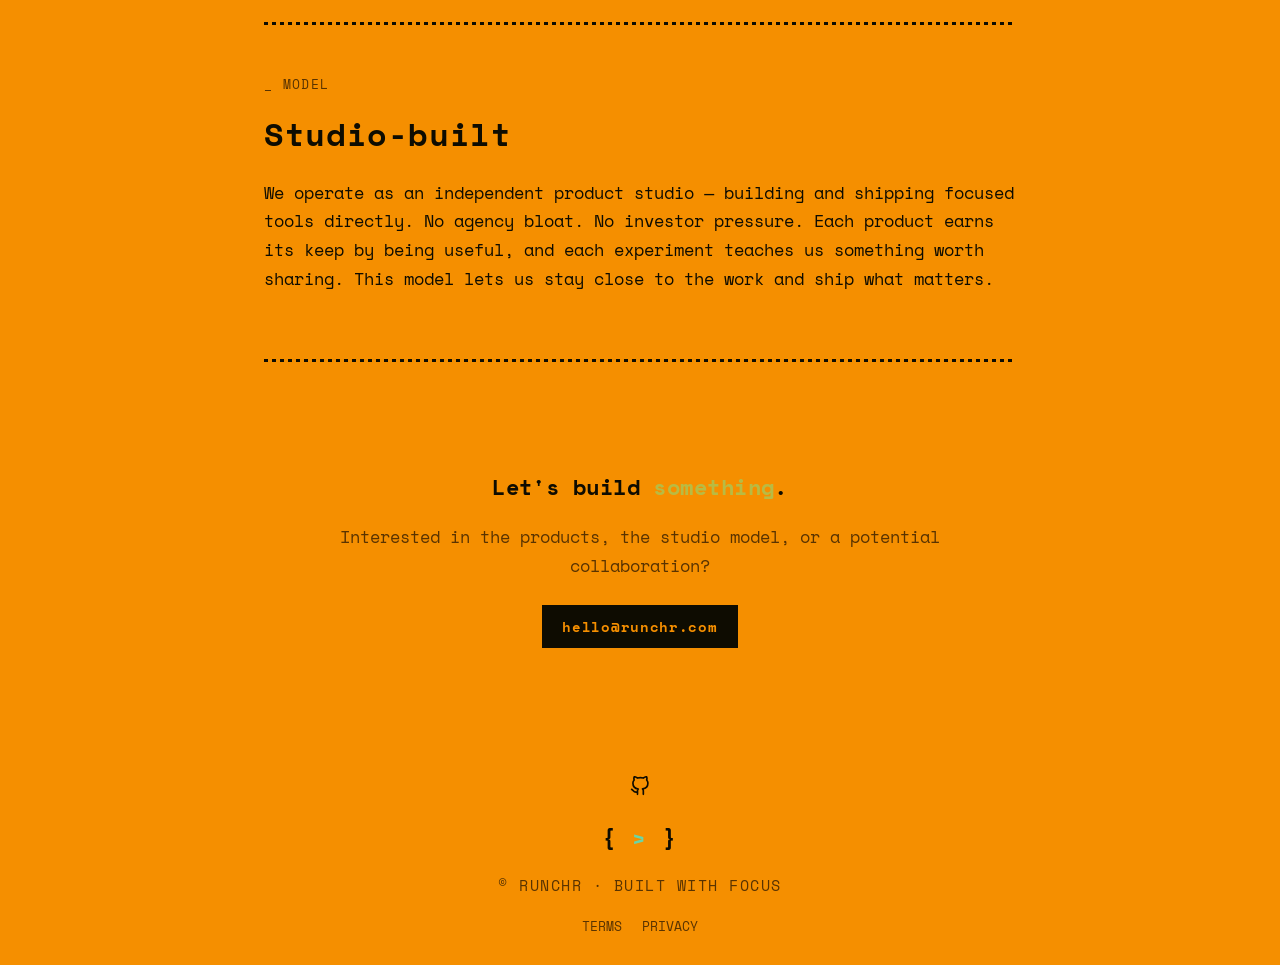
==== commit 0db54789: "Swap footer glyph triplet for { > } code-prompt mark Space Mono 700 braces with mint '>' — code bloc" ====
--- a/index.html
+++ b/index.html
@@ -92,11 +92,7 @@
 <svg width="20" height="20" viewBox="0 0 24 24" fill="none" stroke="currentColor" stroke-width="2" stroke-linecap="round" stroke-linejoin="round"><path d="M9 19c-5 1.5-5-2.5-7-3m14 6v-3.87a3.37 3.37 0 0 0-.94-2.61c3.14-.35 6.44-1.54 6.44-7A5.44 5.44 0 0 0 20 4.77 5.07 5.07 0 0 0 19.91 1S18.73.65 16 2.48a13.38 13.38 0 0 0-7 0C6.27.65 5.09 1 5.09 1A5.07 5.07 0 0 0 5 4.77a5.44 5.44 0 0 0-1.5 3.78c0 5.42 3.3 6.61 6.44 7A3.37 3.37 0 0 0 9 18.13V22"></path></svg>
 </a>
 </div>
-<div class="brand-glyphs" aria-hidden="true">
-<svg viewBox="0 0 28 28"><path d="M2 12.5h15v3H2z" fill="currentColor"/><path d="M15 7l10 7-10 7z" fill="currentColor"/></svg>
-<svg viewBox="0 0 28 28"><path d="M23 14L18.5 21.79L9.5 21.79L5 14L9.5 6.21L18.5 6.21Z" fill="none" stroke="currentColor" stroke-width="3"/></svg>
-<svg viewBox="0 0 28 28"><path d="M12.5 3h3v22h-3z" fill="currentColor"/><path d="M3 12.5h22v3H3z" fill="currentColor"/><path d="M12.5 3h3v22h-3z" fill="currentColor" transform="rotate(45 14 14)"/><path d="M12.5 3h3v22h-3z" fill="currentColor" transform="rotate(-45 14 14)"/></svg>
-</div>
+<div class="brand-glyphs" aria-hidden="true">{ <span>&gt;</span> }</div>
 <div class="footer-meta">&copy; RUNCHR &middot; BUILT WITH FOCUS</div>
 <div class="footer-legal">
 <a href="terms/index.html">TERMS</a>
--- a/assets/style.css
+++ b/assets/style.css
@@ -137,11 +137,12 @@
 }
 
 .brand-glyphs {
-  display: flex; gap: 14px; align-items: center;
-  color: var(--text); opacity: 0.85;
-}
-
-.brand-glyphs svg { width: 18px; height: 18px; display: block; }
+  font-family: 'Space Mono', monospace; font-weight: 700;
+  font-size: 22px; letter-spacing: 0.1em;
+  color: var(--text);
+}
+
+.brand-glyphs span { color: var(--accent-alt); }
 
 .nav { display: flex; gap: 20px; }
 
